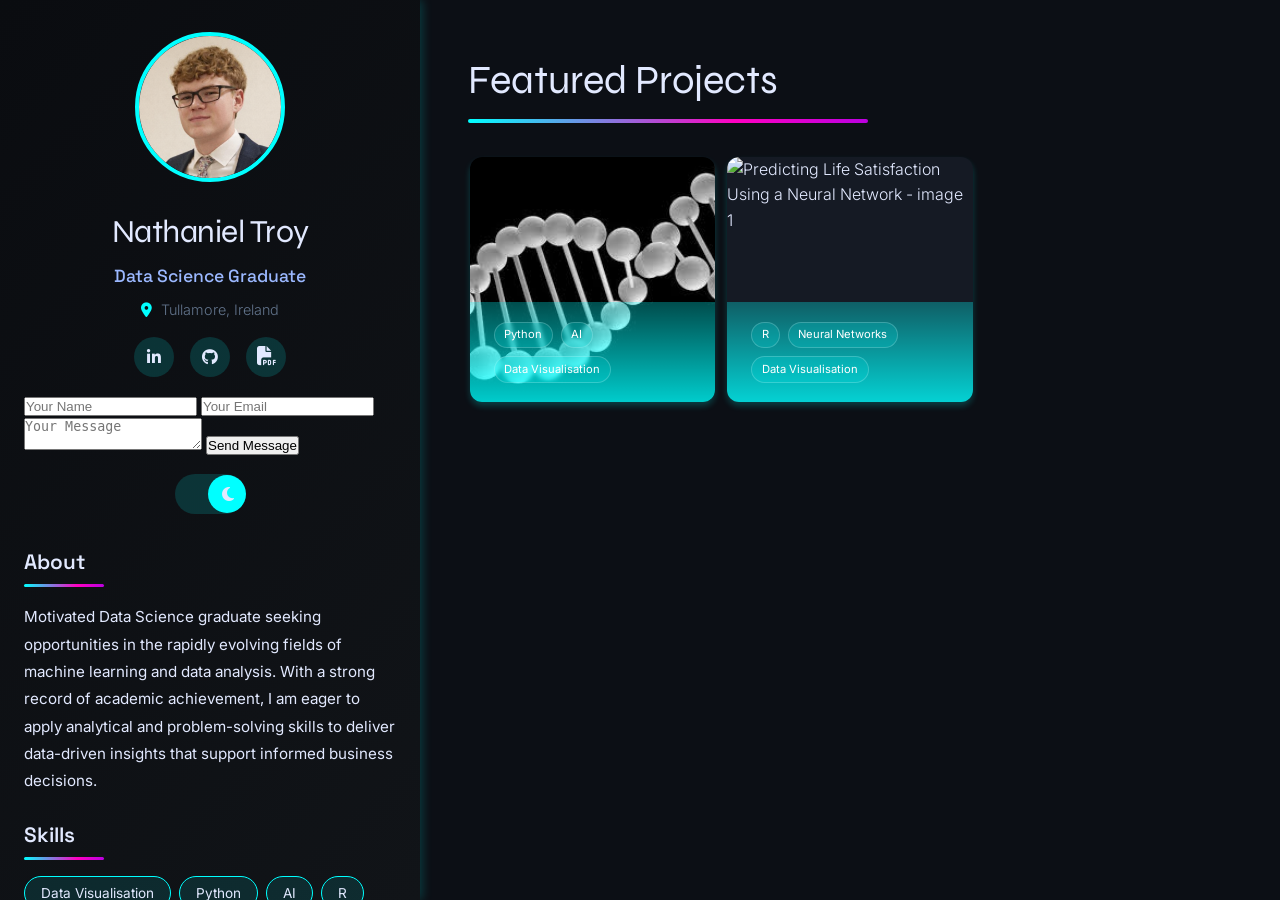
==== index.html @ 4fc474be "Added contact form to protect email address" ====
<!DOCTYPE html>
<html lang="en">
<head>
    <script>
        // Run IMMEDIATELY before page renders
        const savedTheme = localStorage.getItem('theme');
        
        if (savedTheme === 'light') {
            document.documentElement.classList.add('light-theme');
        } else if (savedTheme === 'dark') {
            document.documentElement.classList.add('dark-theme');
        } else {
            // No saved theme - default to DARK
            document.documentElement.classList.add('dark-theme');
            localStorage.setItem('theme', 'dark');
        }
    </script>
    <meta charset="UTF-8">
    <meta name="viewport" content="width=device-width, initial-scale=1.0">
    <title>Nathaniel Troy Portfolio</title>

    <!-- Font Awesome for icons (updated to include all icon sets) -->
    <link rel="stylesheet" href="https://cdnjs.cloudflare.com/ajax/libs/font-awesome/6.5.1/css/all.min.css">
    <link rel="preconnect" href="https://fonts.googleapis.com">
    <link rel="preconnect" href="https://fonts.gstatic.com" crossorigin>
    <link href="https://fonts.googleapis.com/css2?family=Inter:wght@300;400;500;600&family=Space+Grotesk:wght@400;500;600;700&family=Syne:wght@400;500;600;700;800&display=swap" rel="stylesheet">

    <!-- Link to CSS -->
    <link rel="stylesheet" href="css/base.css">
    <link rel="stylesheet" href="css/home.css">
</head>
<body>
    <div class="container">
        <!-- LEFT BANNER SECTION -->
        <aside class="left-banner">

            <!-- Profile Image -->
            <div class="profile-image">
                <img src="images/shared/profile picture.png" alt="Profile Photo" id="profile-img">
            </div>

            <!-- Name and Title -->
            <div class="profile-info">
                <h1 class="name">Nathaniel Troy</h1>
                <h2 class="title">Data Science Graduate</h2>
                <p class="location"><i class="fas fa-map-marker-alt"></i> Tullamore, Ireland</p>
            </div>

            <!-- Social Icons and Theme Toggle -->
            <div class="social-links">
                <a href="https://www.linkedin.com/in/nathaniel-troy-040066289" target="_blank" class="social-icon">
                    <i class="fab fa-linkedin-in"></i>
                </a>
                <a href="https://github.com/nathanieltroy" target="_blank" class="social-icon">
                    <i class="fab fa-github"></i>
                </a>
                <!-- Changed from Twitter to CV icon -->
                <a href="Nathaniel Troy CV.pdf" target="_blank" class="social-icon cv-icon">
                    <i class="fas fa-file-pdf"></i>  <!-- PDF icon for CV -->
                </a>
                <form action="https://formspree.io/f/YOUR_FORM_ID" method="POST">
                    <input type="text" name="name" placeholder="Your Name" required>
                    <input type="email" name="email" placeholder="Your Email" required>
                    <textarea name="message" placeholder="Your Message" required></textarea>
                    <button type="submit">Send Message</button>
                </form>
                <!-- Theme Toggle (moved inside social-links but positioned) -->
                <div class="theme-toggle">
                    <button class="theme-switch" id="theme-switch">
                        <i class="fas fa-sun"></i>
                        <i class="fas fa-moon"></i>
                    </button>
                </div>
            </div>

            <!-- About Section -->
            <div class="about-section">
                <h3>About</h3>
                <p>Motivated Data Science graduate seeking opportunities in the rapidly evolving fields of machine
                    learning and data analysis. With a strong record of academic achievement, I am eager to apply
                    analytical and problem-solving skills to deliver data-driven insights that support informed business
                    decisions.</p>
            </div>

            <!-- Skills Section -->
            <div class="skills-section">
                <h3>Skills</h3>
                <div class="skills-grid" id="skills-grid">
                    <!-- Skills will be populated by JavaScript -->
                </div>
            </div>

            <!-- Timeline Section (homepage only) -->
            <div class="timeline-section">
                <h3>Education & Experience</h3>
                <div class="timeline">
                    <!-- Timeline Item 1 -->
                    <div class="timeline-item">
                        <div class="timeline-left">
                            <span class="timeline-year">2023</span>
                        </div>
                        <div class="timeline-dot"></div>
                        <div class="timeline-right">
                            <div class="timeline-header">
                                <div class="timeline-title-group">
                                    <h4>Job Title</h4>
                                    <span class="timeline-company">Company Name</span>
                                </div>
                                <button class="timeline-toggle">
                                    <i class="fas fa-chevron-down"></i>
                                </button>
                            </div>
                            <div class="timeline-description">
                                <p>Description of your role, responsibilities, and achievements. This can be multiple sentences that describe what you did and accomplished.</p>
                            </div>
                        </div>
                    </div>
                    
                    <!-- Timeline Item 2 -->
                    <div class="timeline-item">
                        <div class="timeline-left">
                            <span class="timeline-year">2022</span>
                        </div>
                        <div class="timeline-dot"></div>
                        <div class="timeline-right">
                            <div class="timeline-header">
                                <div class="timeline-title-group">
                                    <h4>Previous Job Title</h4>
                                    <span class="timeline-company">Previous Company</span>
                                </div>
                                <button class="timeline-toggle">
                                    <i class="fas fa-chevron-down"></i>
                                </button>
                            </div>
                            <div class="timeline-description">
                                <p>Description of your previous role, responsibilities, and achievements.</p>
                            </div>
                        </div>
                    </div>
                </div>
            </div>
        </aside>

        <!-- RIGHT PROJECT TILES SECTION -->
        <main class="right-content">
            <h2 class="projects-heading">Featured Projects</h2>
            <div class="projects-grid" id="projects-grid">
                <!-- Project tiles will be populated by JavaScript -->
            </div>
        </main>
    </div>

    <!-- Link to JavaScript -->
    <script src="js/theme-manager.js"></script>
    <script src="js/projects-data.js"></script>
    <script src="js/main.js"></script>  <!-- Renamed from script.js to main.js for clarity -->

    <!-- Page Transition Script -->
    <script>
        (function() {
            // Check if we're coming from a transition
            if (sessionStorage.getItem('pageTransition') === 'true') {
                document.body.classList.add('page-transition');
                sessionStorage.removeItem('pageTransition');
                
                // Remove transition class after animation completes
                setTimeout(() => {
                    document.body.classList.remove('page-transition');
                }, 500);
            }
            
            // Add transition flag when clicking internal links
            document.addEventListener('click', function(e) {
                const link = e.target.closest('a');
                if (!link) return;
                
                const href = link.getAttribute('href');
                if (!href) return;
                
                // Check if it's an internal link - UPDATED to handle new project URL structure
                if (href.includes('index.html') || 
                    href.includes('project.html') || 
                    href === '/' || 
                    href.startsWith('#')) {
                    
                    // Skip if new tab
                    if (link.target === '_blank') return;
                    
                    // Set transition flag
                    sessionStorage.setItem('pageTransition', 'true');
                }
            });
        })();
    </script>

</body>
</html>
---- css/base.css ----
/* ===== BASE STYLES - Global for all pages ===== */

/* Reset and base styles */
* {
    margin: 0;
    padding: 0;
    box-sizing: border-box;
}

/* Dark theme variables (PRIMARY - default) - Cyberpunk/Sci-Fi */
:root {
    /* Font variables - Modern, geometric, futuristic */
    --font-display: 'Syne', sans-serif;
    --font-heading: 'Space Grotesk', sans-serif;
    --font-body: 'Inter', sans-serif;
    
    /* Dark theme - Cyberpunk/Neon (PRIMARY) */
    --primary-bg: #0a0c10;
    --secondary-bg: #111418;
    --text-primary: #e2e9ff;
    --text-secondary: #9bb8ff;
    --text-muted: #62748c;
    --accent-primary: #00ffff;  /* Cyan neon */
    --accent-secondary: #ff00c1;  /* Magenta neon */
    --accent-tertiary: #7700ff;  /* Purple neon for gradients */
    --accent-soft: rgba(0, 255, 255, 0.15);
    --card-bg: #151a24;
    --body-bg: #0c0f15;
    --border-light: #2a3440;
    --skill-bg: rgba(0, 255, 255, 0.1);
    --theme-toggle-bg: rgba(0, 255, 255, 0.15);
    --overlay-start: rgba(0, 255, 255, 0.8);
    --overlay-end: rgba(0, 255, 255, 0.3);
    --shadow: rgba(0, 255, 255, 0.2);
    --glow: rgba(0, 255, 255, 0.4);
    
    /* Gradient for featured projects line */
    --gradient-multicolor: linear-gradient(90deg, #00ffff, #ff00c1, #7700ff, #00ffff);
}

/* Light theme - Bold & Masculine (Industrial/Urban) */
.light-theme {
    /* Font variables - Same modern fonts */
    --font-display: 'Syne', sans-serif;
    --font-heading: 'Space Grotesk', sans-serif;
    --font-body: 'Inter', sans-serif;
    
    /* Light theme - Industrial Bold */
    --primary-bg: #e8e9eb;  /* Concrete grey */
    --secondary-bg: #d1d3d7;  /* Darker concrete */
    --text-primary: #1a1e24;  /* Charcoal black */
    --text-secondary: #2f3a4a;  /* Deep slate */
    --text-muted: #5c6a7a;  /* Industrial blue-grey */
    --accent-primary: #56817e;  /* Your new accent - Sage/muted teal */
    --accent-secondary: #2c5f2d;  /* Forest green (contrast) */
    --accent-tertiary: #1b5299;  /* Deep steel blue */
    --accent-soft: rgba(86, 129, 126, 0.15);  /* Sage with opacity */
    --card-bg: #ffffff;
    --body-bg: #f0f2f5;  /* Off-white with grey tint */
    --border-light: #b7bcc4;  /* Industrial grey */
    --skill-bg: #d6dadf;  /* Light industrial grey */
    --theme-toggle-bg: #b7bcc4;  /* Industrial grey */
    --overlay-start: rgba(86, 129, 126, 0.85);  /* Your sage start */
    --overlay-end: rgba(27, 82, 153, 0.6);  /* Steel blue end */
    --shadow: rgba(26, 30, 36, 0.25);  /* Charcoal shadow */
    --glow: rgba(86, 129, 126, 0.3);  /* Your sage glow */
    
    /* Gradient for featured projects line - Updated with your new accent */
    --gradient-multicolor: linear-gradient(90deg, #91bbb8, #2c5f2d, #0d2a4e, #91bbb8);
}

body {
    font-family: var(--font-body);
    font-weight: 300;
    line-height: 1.6;
    color: var(--text-primary);
    background-color: var(--body-bg);
    transition: background-color 0.3s ease, color 0.3s ease;
}

.container {
    display: flex;
    min-height: 100vh;
}

/* ===== LEFT BANNER BASE STYLES ===== */
.left-banner {
    width: 420px;
    background: linear-gradient(135deg, var(--primary-bg), var(--secondary-bg));
    color: var(--text-primary);
    padding: 2rem 1.5rem;
    position: fixed;
    height: 100vh;
    overflow-y: auto;
    box-shadow: 2px 0 10px var(--shadow);
    transition: background 0.3s ease;
    font-family: var(--font-body);
    font-weight: 300;
}

/* Scrollbar styling */
.left-banner::-webkit-scrollbar {
    width: 5px;
}

.left-banner::-webkit-scrollbar-track {
    background: var(--secondary-bg);
}

.left-banner::-webkit-scrollbar-thumb {
    background: var(--accent-primary);
    border-radius: 5px;
}

/* ===== THEME TOGGLE BASE STYLES ===== */
.theme-toggle {
    position: relative;
    top: auto;
    right: auto;
    z-index: 10;
}

.theme-switch {
    background: var(--theme-toggle-bg);
    border: none;
    border-radius: 50px;
    width: 70px;
    height: 40px;
    display: flex;
    align-items: center;
    justify-content: space-between;
    padding: 0px;
    cursor: pointer;
    position: relative;
    transition: background 0.3s ease;
}

.theme-switch i {
    font-size: 16px;
    color: var(--text-primary);
    z-index: 2;
    position: relative;
    width: 50%;
    text-align: center;
}

.theme-switch .fa-sun {
    opacity: 1;
}

.theme-switch .fa-moon {
    opacity: 0;
}

.dark-theme .theme-switch .fa-sun {
    opacity: 0;
}

.dark-theme .theme-switch .fa-moon {
    opacity: 1;
}

.theme-switch::after {
    content: '';
    position: absolute;
    width: 38px;
    height: 38px;
    background: var(--accent-primary);
    border-radius: 50%;
    top: 1px;
    left: 1px;
    transition: transform 0.3s ease;
    z-index: 1;
}

.dark-theme .theme-switch::after {
    transform: translateX(32px);
}

/* ===== SOCIAL LINKS BASE STYLES ===== */
.social-links {
    display: flex;
    justify-content: center;
    align-items: center;
    gap: 1rem;
    margin-bottom: 2rem;
    flex-wrap: wrap;
}

.social-icon {
    display: flex;
    align-items: center;
    justify-content: center;
    width: 40px;
    height: 40px;
    background-color: var(--theme-toggle-bg);
    border-radius: 50%;
    color: var(--text-primary);
    text-decoration: none;
    transition: all 0.3s ease;
}

.social-icon:hover {
    background-color: var(--accent-primary);
    transform: translateY(-3px);
}

.social-icon .fa-file-pdf,
.social-icon .fa-file-lines {
    font-size: 1.2rem;
}

/* ===== RIGHT CONTENT BASE STYLES ===== */
.right-content {
    flex: 1;
    margin-left: 420px;
    padding: 3rem;
    background-color: var(--body-bg);
    transition: background-color 0.3s ease;
}

/* ===== ANIMATIONS & UTILITIES ===== */
@keyframes fade {
    from {opacity: 0.4;}
    to {opacity: 1;}
}

@keyframes flipDiagonal {
    0% { transform: rotate3d(1, -1, 0, 0deg); }
    49.99% { transform: rotate3d(1, -1, 0, 90deg); }
    50% { transform: rotate3d(1, -1, 0, 270deg); }
    100% { transform: rotate3d(1, -1, 0, 360deg); }
}

/* White fade effect classes */
.project-tile .slide.fade-to-white {
    filter: brightness(5) blur(2px) hue-rotate(10deg) !important;
}

.project-tile .slide.fade-from-white {
    filter: brightness(1) !important;
}

.fade {
    animation-name: fade;
    animation-duration: 1.5s;
}

/* ===== PAGE TRANSITION EFFECTS ===== */
.page-transition .left-banner {
    transition: width 0.5s ease, background 0.5s ease, box-shadow 0.5s ease;
}

.page-transition .right-content {
    transition: margin-left 0.5s ease, padding 0.5s ease;
}

/* Optional: Add a fade effect to the entire container */
.page-transition .container {
    transition: opacity 0.3s ease;
    opacity: 0.98;
}
---- css/home.css ----
/* ===== HOME PAGE SPECIFIC STYLES ===== */

/* Profile Image (homepage only) */
.profile-image {
    text-align: center;
    margin-bottom: 1rem;  /* REDUCED: from 1.5rem to 1rem */
}

#profile-img {
    width: 150px;
    height: 150px;
    border-radius: 50%;
    border: 4px solid var(--accent-primary);
    object-fit: cover;
    transition: transform 0.3s ease;
}

#profile-img:hover {
    transform: scale(1.05);
}

/* Profile Info (homepage only) */
.profile-info {
    text-align: center;
    margin-bottom: 1rem;  /* REDUCED: from 1.5rem to 1rem */
}

.name {
    font-family: var(--font-display);
    font-size: 2rem;
    font-weight: 400;
    margin-bottom: 0.3rem;
    letter-spacing: -0.5px;
    color: var(--text-primary);
}

.title {
    font-family: var(--font-heading);
    font-size: 1.1rem;
    font-weight: 500;
    color: var(--text-secondary);
    margin-bottom: 0.5rem;
}

.location {
    font-family: var(--font-body);
    font-size: 0.9rem;
    font-weight: 300;
    color: var(--text-muted);
}

.location i {
    margin-right: 5px;
    color: var(--accent-primary);
}

/* About Section (homepage only) */
.about-section {
    margin-bottom: 1.5rem;  /* REDUCED: from 2rem to 1.5rem */
}

.about-section h3 {
    font-family: var(--font-heading);
    font-size: 1.3rem;
    font-weight: 600;
    margin-bottom: 1rem;
    position: relative;
    padding-bottom: 0.5rem;
    color: var(--text-primary);
}

.about-section h3::after {
    content: '';
    position: absolute;
    left: 0;
    bottom: 0;
    width: 80px;  /* INCREASED: from 50px to 80px */
    height: 3px;  /* INCREASED: from 2px to 3px */
    background: var(--gradient-multicolor);  /* CHANGED: to gradient */
    background-size: 200% 100%;
    border-radius: 2px;
    animation: gradientShift 6s ease infinite;  /* ADDED: animation */
}

.about-section p {
    font-family: var(--font-body);
    font-size: 0.95rem;
    font-weight: 400;
    color: var(--text-primary);
    line-height: 1.8;
}

/* Skills Section (homepage only) */
.skills-section {
    margin-bottom: 1.5rem;  /* REDUCED: from 2rem to 1.5rem */
}

.skills-section h3 {
    font-family: var(--font-heading);
    font-size: 1.3rem;
    font-weight: 600;
    margin-bottom: 1rem;
    position: relative;
    padding-bottom: 0.5rem;
    color: var(--text-primary);
}

.skills-section h3::after {
    content: '';
    position: absolute;
    left: 0;
    bottom: 0;
    width: 80px;  /* INCREASED: from 50px to 80px */
    height: 3px;  /* INCREASED: from 2px to 3px */
    background: var(--gradient-multicolor);  /* CHANGED: to gradient */
    background-size: 200% 100%;
    border-radius: 2px;
    animation: gradientShift 6s ease infinite;  /* ADDED: animation */
}

.skills-grid {
    display: flex;
    flex-wrap: wrap;
    gap: 0.5rem;
}

.skill-button {
    font-family: var(--font-body);
    padding: 0.5rem 1rem;
    background-color: var(--skill-bg);
    border: 1px solid var(--accent-primary);
    border-radius: 20px;
    color: var(--text-primary);
    font-size: 0.85rem;
    font-weight: 400;
    cursor: pointer;
    transition: all 0.2s ease;
}

.skill-button:hover {
    background-color: var(--accent-secondary);
    transform: translateY(-2px);
    color: white;
}

.skill-button.active {
    background-color: var(--accent-primary);
    color: white;
    transform: scale(1.05);
    box-shadow: 0 4px 8px var(--shadow);
}

/* Timeline Section (homepage only) */
/* Ensure the timeline section has proper width */
.timeline-section {
    width: 100%;
    margin-bottom: 1.5rem;  /* REDUCED: from 2rem to 1.5rem */
}

.timeline-section h3 {
    font-family: var(--font-heading);
    font-size: 1.3rem;
    font-weight: 600;
    margin-bottom: 1rem;  /* REDUCED: from 1.5rem to 1rem */
    position: relative;
    padding-bottom: 0.5rem;
    color: var(--text-primary);
    padding-left: 0;  /* They already align with banner padding */
    margin-left: 0;
}

.timeline-section h3::after {
    content: '';
    position: absolute;
    left: 0;
    bottom: 0;
    width: 80px;  /* INCREASED: from 50px to 80px */
    height: 3px;  /* INCREASED: from 2px to 3px */
    background: var(--gradient-multicolor);  /* CHANGED: to gradient */
    background-size: 200% 100%;
    border-radius: 2px;
    animation: gradientShift 6s ease infinite;  /* ADDED: animation */
}

/* Make sure the timeline container takes full width */
.timeline {
    position: relative;
    padding-left: 0;
    padding-top: 0.5rem;
    padding-bottom: 0.1rem;
    width: 100%;
}

.timeline-item {
    position: relative;
    margin-bottom: 1.5rem;  /* REDUCED: from 2rem to 1.5rem */
    display: flex;
    align-items: center; 
    min-height: 60px;
    width: 100%;
}

.timeline-left {
    width: 70px;
    text-align: left;  /* CHANGED: from right to left */
    padding-left: 0;    /* ADDED: ensure no left padding */
    padding-right: 15px; /* Keep right padding for spacing from dot */
    display: flex;
    align-items: center;
    justify-content: flex-start;  /* CHANGED: from flex-end to flex-start */
    height: 60px;
    flex-shrink: 0;
}

.timeline-year {
    font-family: var(--font-heading);
    font-size: 1rem;
    font-weight: 600;
    color: var(--text-secondary);
    line-height: 1.2;
    text-align: left;  /* ADDED: ensure text is left-aligned */
}

.timeline::before {
    content: '';
    position: absolute;
    left: 4rem;  /* Match the section title padding */
    top: 10px;
    height: calc(100% - 20px);
    width: 2px;
    background-color: var(--border-light);
    z-index: 0;
}

.timeline-dot {
    position: absolute;
    left: 4rem;  /* Same as line - aligns with section titles */
    top: 50%;
    transform: translateY(-50%);
    width: 12px;
    height: 12px;
    border-radius: 50%;
    background-color: var(--accent-primary);
    border: 2px solid var(--text-primary);
    z-index: 2;
    margin-left: -5px;  /* Center the dot on the line */
}

.timeline-right {
    flex: 1;
    margin-left: 30px;  /* This keeps consistent spacing from dot */
    position: relative;
    min-width: 0;
}

.timeline-header {
    display: flex;
    align-items: center;
    justify-content: space-between;
    min-height: 40px;
    width: 100%;
}

.timeline-title-group {
    display: flex;
    flex-direction: column;  /* Stack vertically */
    align-items: flex-start;  /* Align to the left */
    gap: 0.3rem;  /* Minimal gap between heading and company */
    flex: 1;
}

.timeline-title-group h4 {
    font-family: var(--font-heading);
    font-size: 1.1rem;
    font-weight: 600;
    margin: 0;  /* Remove all margins */
    padding: 0;  /* Remove all padding */
    line-height: 1.2;  /* Tighter line height */
    color: var(--text-primary);
}

.timeline-company {
    font-family: var(--font-body);
    font-size: 0.9rem;  /* Slightly smaller */
    font-style: italic;
    color: var(--text-muted);
    margin: 0;  /* Remove all margins */
    padding: 0;  /* Remove all padding */
    line-height: 1.2;  /* Tighter line height */
}

.timeline-toggle {
    background: none;
    border: none;
    color: var(--accent-primary);
    cursor: pointer;
    width: 30px;
    height: 30px;
    display: flex;
    align-items: center;
    justify-content: center;
    font-size: 1.1rem;
    transition: transform 0.3s ease;
    padding: 0;
}

.timeline-toggle:hover {
    color: var(--accent-secondary);
}

.timeline-toggle.open i {
    transform: rotate(180deg);
}

.timeline-description {
    max-height: 0;
    overflow: hidden;
    margin-top: 0;
    opacity: 0;
    transition: max-height 0.5s ease, margin 0.5s ease, opacity 0.3s ease;
}

.timeline-description.open {
    max-height: 200px;
    margin-top: 1rem;
    opacity: 1;
}

.timeline-description p {
    font-family: var(--font-body);
    font-size: 0.9rem;
    font-weight: 300;
    color: var(--text-secondary);
    margin: 0;
    line-height: 1.6;
}

/* Ensure smooth pushing of subsequent items */
.timeline-item {
    transition: margin 0.5s ease;
}

.timeline-item.has-open-description {
    margin-bottom: 1.5rem;  /* REDUCED: from 2rem to 1.5rem */
}

.timeline-item:last-child {
    margin-bottom: 0.5rem;  /* Controls space after last item (kept the same) */
}

/* Projects Section (homepage only) */
.projects-heading {
    font-family: var(--font-display);
    font-size: 2.5rem;
    font-weight: 400;
    margin-bottom: 2rem;
    color: var(--text-primary);
    position: relative;
    padding-bottom: 0.7rem;
}

.projects-heading::after {
    content: '';
    position: absolute;
    left: 0;
    bottom: 0;
    width: 400px;  /* CHANGED: from 120px to 250px - much longer */
    height: 4px;
    background: var(--gradient-multicolor);
    background-size: 200% 100%;
    border-radius: 2px;
    animation: gradientShift 4s ease infinite;
}

/* Projects Grid */
.projects-grid {
    display: grid;
    grid-template-columns: repeat(3, 1fr);
    gap: 0.8rem;
    padding: 0.1rem;
}

/* Project Tile */
.project-tile {
    position: relative;
    width: 100%;
    height: 100%;
    overflow: hidden;
    border-radius: 12px;
    box-shadow: 0 4px 6px var(--shadow);
    cursor: pointer;
    transition: transform 0.3s ease, box-shadow 0.3s ease;
    background-color: var(--card-bg);
    aspect-ratio: 1 / 1;
}

.project-tile.hidden {
    display: none;
}

.project-tile:hover {
    transform: translateY(-5px);
    box-shadow: 0 8px 15px var(--shadow);
}

/* Slideshow container */
.slideshow-container {
    position: relative;
    width: 100%;
    height: 100%;
    overflow: hidden;
}

.slide {
    position: absolute;
    top: 0;
    left: 0;
    width: 100%;
    height: 100%;
    display: none;
}

.slide img {
    width: 100%;
    height: 100%;
    object-fit: cover;
}

.slide:first-child {
    display: block;
}

/* ===== PROJECT INFO OVERLAY STYLES ===== */
.project-info {
    position: absolute;
    bottom: 0;
    left: 0;
    right: 0;
    padding: 1rem 1.5rem;
    background: linear-gradient(to top, var(--overlay-start), var(--overlay-end));
    color: white;
    transition: transform 0.4s cubic-bezier(0.42, 0, 0.58, 1),
                 height 0.4s cubic-bezier(0.42, 0, 0.58, 1);
    height: var(--base-height, 100px);
    display: flex;
    flex-direction: column;
    justify-content: flex-end;
    z-index: 10;
    pointer-events: none;
    transform: translateY(0);
}

.project-title {
    font-family: var(--font-heading);
    font-size: 1.3rem;
    font-weight: 600;
    margin-bottom: 0.3rem;
    color: white;
    display: -webkit-box;
    -webkit-line-clamp: 2;
    line-clamp: 2; 
    -webkit-box-orient: vertical;
    overflow: hidden;
    text-overflow: ellipsis;
}

.project-skills {
    display: flex;
    gap: 0.5rem;
    flex-wrap: wrap;
    margin-bottom: 0.2rem;
}

.project-description {
    font-family: var(--font-body);
    font-size: 0.85rem;
    font-weight: 400;
    line-height: 1.5;
    max-height: 0;
    opacity: 0;
    overflow: hidden;
    margin: 0;
    color: white;
}

.skill {
    font-family: var(--font-body);
    font-size: 0.7rem;
    font-weight: 400;
    padding: 0.2rem 0.6rem;
    background-color: var(--accent-soft);
    border-radius: 15px;
    color: white;
    backdrop-filter: blur(2px);
    border: 1px solid rgba(255, 255, 255, 0.2);
    display: inline-block;
    transition: background-color 0.2s ease, transform 0.2s ease;
}

.skill.highlight {
    font-weight: 700;
    background-color: var(--accent-primary);
    transform: scale(1.05);
    border: 1px solid rgba(255, 255, 255, 0.4);
    box-shadow: 0 2px 8px var(--accent-primary);
    color: white;
}

/* Hover state for project tiles */
.project-tile:hover .project-info {
    transform: translateY(calc(-1 * var(--height-difference, 0px)));
    height: var(--total-height, auto);
    justify-content: flex-start;
    padding-top: 1.5rem;
}

.project-tile:hover .project-description {
    max-height: 150px;
    opacity: 1;
    margin-top: 0.5rem;
    margin-bottom: 0.5rem;
    transition: opacity 0.3s ease;
}

.project-tile:hover .project-info {
    overflow-y: auto;
}

.project-tile:hover .project-info::-webkit-scrollbar {
    width: 3px;
}

.project-tile:hover .project-info::-webkit-scrollbar-thumb {
    background: rgba(255, 255, 255, 0.3);
    border-radius: 3px;
}

/* Slide animation */
@keyframes slideImageRight {
    0% {
        transform: translateX(0);
    }
    50% {
        transform: translateX(30px);
    }
    100% {
        transform: translateX(0);
    }
}

.project-tile.slide-animation .slide img {
    animation: slideImageRight 0.8s ease-in-out forwards;
}

.project-tile.slide-animation {
    transform: none !important;
    pointer-events: none;
}

.project-tile.slide-animation .project-info {
    transform: translateY(0) !important;
    transition: none !important;
}

/* ===== RESPONSIVE DESIGN ===== */
@media (max-width: 1200px) {
    .projects-grid {
        grid-template-columns: repeat(2, 1fr);
        gap: 4px;
    }
}

@media (max-width: 768px) {
    .right-content {
        margin-left: 0;
        padding: 1rem;
    }
    
    .projects-grid {
        grid-template-columns: 1fr;
        gap: 4px;
    }
    
    .project-tile:hover .project-info {
        height: 140px;
        transform: translateY(-50px);
    }
    
    .project-tile:hover .project-description {
        max-height: 60px;
        font-size: 0.8rem;
    }
}

@keyframes gradientShift {
    0% { background-position: 0% 50%; }
    50% { background-position: 100% 50%; }
    100% { background-position: 0% 50%; }
}
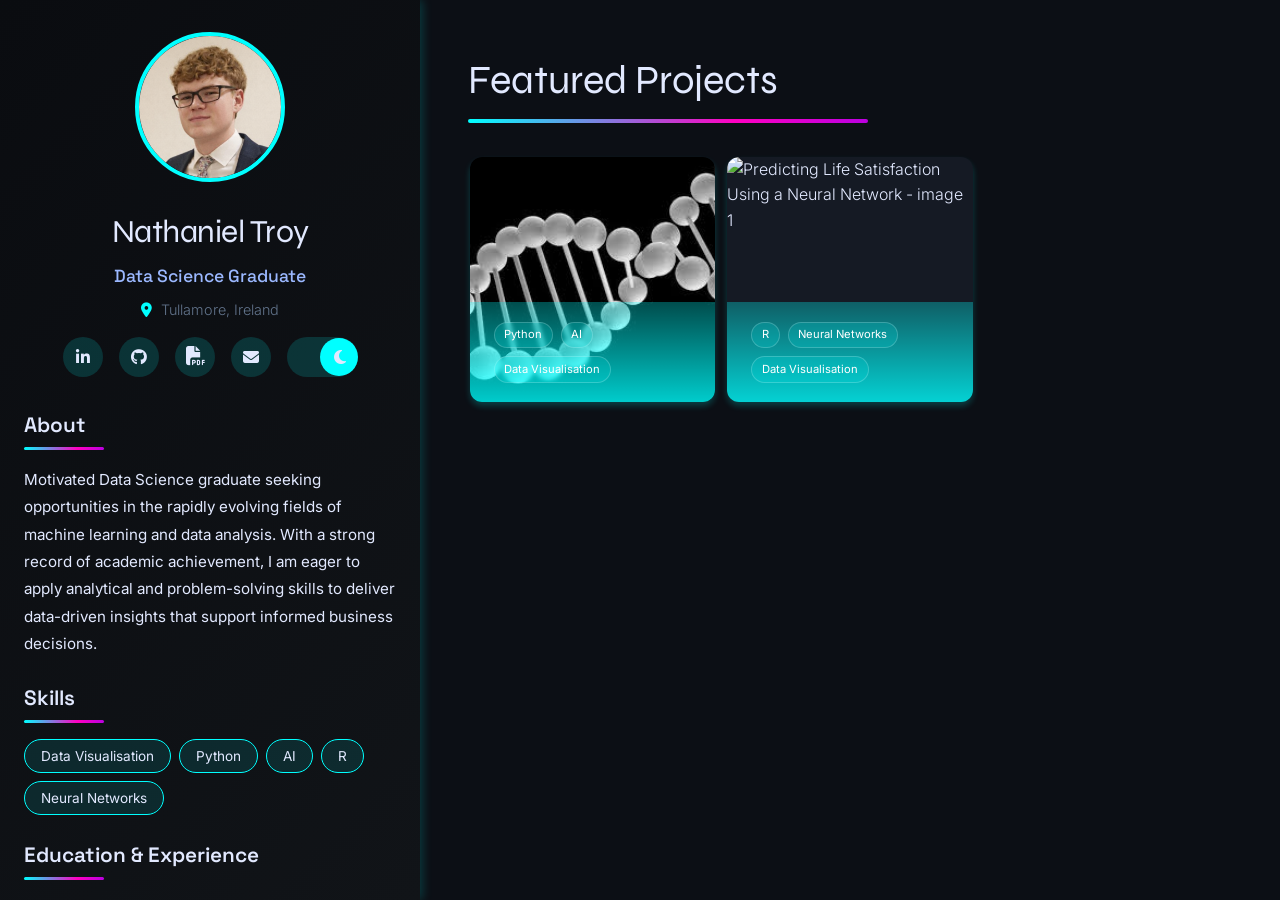
==== commit 78ab4569: "removed contact form" ====
--- a/index.html
+++ b/index.html
@@ -58,12 +58,9 @@
                 <a href="Nathaniel Troy CV.pdf" target="_blank" class="social-icon cv-icon">
                     <i class="fas fa-file-pdf"></i>  <!-- PDF icon for CV -->
                 </a>
-                <form action="https://formspree.io/f/YOUR_FORM_ID" method="POST">
-                    <input type="text" name="name" placeholder="Your Name" required>
-                    <input type="email" name="email" placeholder="Your Email" required>
-                    <textarea name="message" placeholder="Your Message" required></textarea>
-                    <button type="submit">Send Message</button>
-                </form>
+                <a href="mailto:nathanieltroy@protonmail.com" class="social-icon">
+                    <i class="fas fa-envelope"></i>
+                </a>
                 <!-- Theme Toggle (moved inside social-links but positioned) -->
                 <div class="theme-toggle">
                     <button class="theme-switch" id="theme-switch">
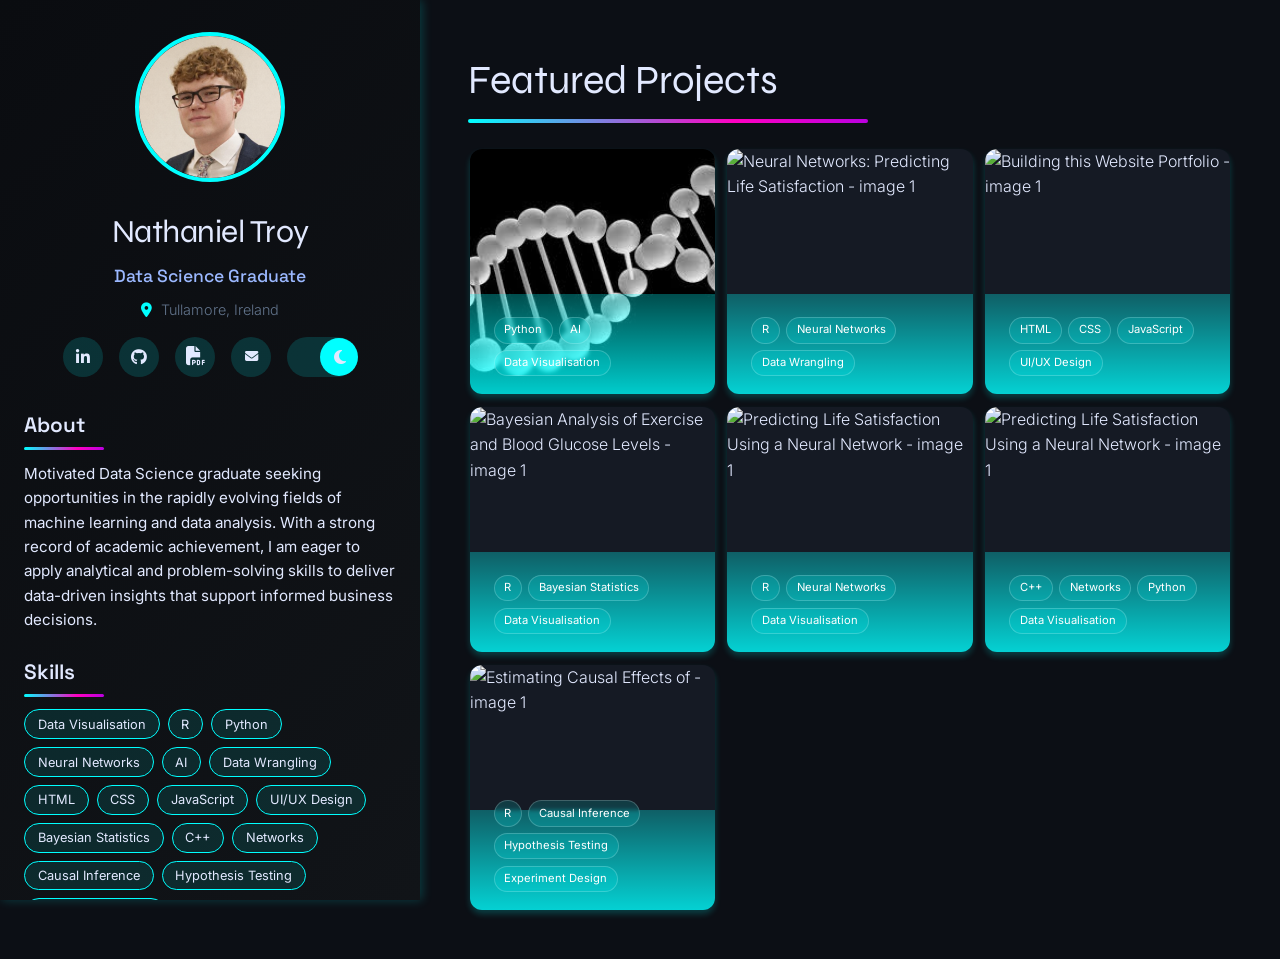
==== commit 986bcc62: "mobile device functionality" ====
--- a/index.html
+++ b/index.html
@@ -58,9 +58,10 @@
                 <a href="Nathaniel Troy CV.pdf" target="_blank" class="social-icon cv-icon">
                     <i class="fas fa-file-pdf"></i>  <!-- PDF icon for CV -->
                 </a>
-                <a href="mailto:nathanieltroy@protonmail.com" class="social-icon">
+                <!-- Email copy button -->
+                <button class="social-icon email-copy-btn" id="email-copy-btn" title="Copy email address">
                     <i class="fas fa-envelope"></i>
-                </a>
+                </button>
                 <!-- Theme Toggle (moved inside social-links but positioned) -->
                 <div class="theme-toggle">
                     <button class="theme-switch" id="theme-switch">
--- a/css/base.css
+++ b/css/base.css
@@ -81,6 +81,8 @@
 .container {
     display: flex;
     min-height: 100vh;
+    width: 100%;
+    overflow-x: hidden; /* Prevent horizontal scroll on mobile */
 }
 
 /* ===== LEFT BANNER BASE STYLES ===== */
@@ -96,6 +98,7 @@
     transition: background 0.3s ease;
     font-family: var(--font-body);
     font-weight: 300;
+    z-index: 100; /* Ensure banner stays above content */
 }
 
 /* Scrollbar styling */
@@ -210,6 +213,50 @@
     font-size: 1.2rem;
 }
 
+/* ===== TOAST NOTIFICATION ===== */
+.toast-notification {
+    position: fixed;
+    bottom: 30px;
+    left: 50%;
+    transform: translateX(-50%) translateY(100px);
+    background: var(--accent-primary);
+    color: white;
+    padding: 10px 24px;
+    border-radius: 50px;
+    font-size: 0.9rem;
+    font-weight: 500;
+    box-shadow: 0 4px 15px var(--shadow);
+    z-index: 9999;
+    opacity: 0;
+    transition: transform 0.3s ease, opacity 0.3s ease;
+    pointer-events: none; /* So clicks pass through to buttons behind */
+    white-space: nowrap;
+    backdrop-filter: blur(5px);
+    border: 1px solid rgba(255, 255, 255, 0.2);
+}
+
+.toast-notification.show {
+    transform: translateX(-50%) translateY(0);
+    opacity: 1;
+}
+
+/* Email copy button styles */
+.email-copy-btn {
+    cursor: pointer;
+    border: none;
+    font-family: inherit;
+    transition: all 0.3s ease;
+    position: relative;
+}
+
+.email-copy-btn:active {
+    transform: scale(0.95);
+}
+
+.email-copy-btn i {
+    pointer-events: none;
+}
+
 /* ===== RIGHT CONTENT BASE STYLES ===== */
 .right-content {
     flex: 1;
@@ -217,6 +264,8 @@
     padding: 3rem;
     background-color: var(--body-bg);
     transition: background-color 0.3s ease;
+    min-width: 0; /* Prevents flex items from overflowing */
+    width: calc(100% - 420px); /* Explicit width calculation */
 }
 
 /* ===== ANIMATIONS & UTILITIES ===== */
@@ -259,4 +308,61 @@
 .page-transition .container {
     transition: opacity 0.3s ease;
     opacity: 0.98;
+}
+
+/* ===== MOBILE OVERRIDES FOR BASE LAYOUT ===== */
+@media (max-width: 768px) {
+    .container {
+        flex-direction: column;
+    }
+    
+    .left-banner {
+        position: relative;
+        width: 100% !important;
+        height: auto !important;
+        min-height: auto !important;
+        padding: 1rem !important;
+        box-shadow: 0 2px 10px var(--shadow);
+    }
+    
+    .right-content {
+        margin-left: 0 !important;
+        width: 100% !important;
+        padding: 1.5rem !important;
+    }
+    
+    /* Toast notification mobile styles */
+    .toast-notification {
+        bottom: 20px;
+        font-size: 0.8rem;
+        padding: 8px 20px;
+    }
+}
+
+/* For portrait mode with bottom banner */
+@media (max-width: 768px) and (orientation: portrait) {
+    .toast-notification {
+        bottom: 90px;  /* Position above the bottom banner */
+    }
+}
+
+/* Small phone adjustments */
+@media (max-width: 480px) {
+    .left-banner {
+        padding: 0.75rem !important;
+    }
+    
+    .right-content {
+        padding: 1rem !important;
+    }
+    
+    .social-links {
+        gap: 0.75rem;
+        margin-bottom: 1rem;
+    }
+    
+    .social-icon {
+        width: 36px;
+        height: 36px;
+    }
 }
--- a/css/home.css
+++ b/css/home.css
@@ -1,14 +1,15 @@
 /* ===== HOME PAGE SPECIFIC STYLES ===== */
+/* ===== MOBILE-FIRST BASE STYLES ===== */
 
 /* Profile Image (homepage only) */
 .profile-image {
     text-align: center;
-    margin-bottom: 1rem;  /* REDUCED: from 1.5rem to 1rem */
+    margin-bottom: 1rem;
 }
 
 #profile-img {
-    width: 150px;
-    height: 150px;
+    width: 120px;
+    height: 120px;
     border-radius: 50%;
     border: 4px solid var(--accent-primary);
     object-fit: cover;
@@ -22,12 +23,12 @@
 /* Profile Info (homepage only) */
 .profile-info {
     text-align: center;
-    margin-bottom: 1rem;  /* REDUCED: from 1.5rem to 1rem */
+    margin-bottom: 1rem;
 }
 
 .name {
     font-family: var(--font-display);
-    font-size: 2rem;
+    font-size: 1.8rem;
     font-weight: 400;
     margin-bottom: 0.3rem;
     letter-spacing: -0.5px;
@@ -36,7 +37,7 @@
 
 .title {
     font-family: var(--font-heading);
-    font-size: 1.1rem;
+    font-size: 1rem;
     font-weight: 500;
     color: var(--text-secondary);
     margin-bottom: 0.5rem;
@@ -44,7 +45,7 @@
 
 .location {
     font-family: var(--font-body);
-    font-size: 0.9rem;
+    font-size: 0.85rem;
     font-weight: 300;
     color: var(--text-muted);
 }
@@ -56,14 +57,14 @@
 
 /* About Section (homepage only) */
 .about-section {
-    margin-bottom: 1.5rem;  /* REDUCED: from 2rem to 1.5rem */
+    margin-bottom: 1.5rem;
 }
 
 .about-section h3 {
     font-family: var(--font-heading);
-    font-size: 1.3rem;
+    font-size: 1.2rem;
     font-weight: 600;
-    margin-bottom: 1rem;
+    margin-bottom: 0.75rem;
     position: relative;
     padding-bottom: 0.5rem;
     color: var(--text-primary);
@@ -74,32 +75,32 @@
     position: absolute;
     left: 0;
     bottom: 0;
-    width: 80px;  /* INCREASED: from 50px to 80px */
-    height: 3px;  /* INCREASED: from 2px to 3px */
-    background: var(--gradient-multicolor);  /* CHANGED: to gradient */
+    width: 60px;
+    height: 3px;
+    background: var(--gradient-multicolor);
     background-size: 200% 100%;
     border-radius: 2px;
-    animation: gradientShift 6s ease infinite;  /* ADDED: animation */
+    animation: gradientShift 6s ease infinite;
 }
 
 .about-section p {
     font-family: var(--font-body);
-    font-size: 0.95rem;
+    font-size: 0.9rem;
     font-weight: 400;
     color: var(--text-primary);
-    line-height: 1.8;
+    line-height: 1.6;
 }
 
 /* Skills Section (homepage only) */
 .skills-section {
-    margin-bottom: 1.5rem;  /* REDUCED: from 2rem to 1.5rem */
+    margin-bottom: 1.5rem;
 }
 
 .skills-section h3 {
     font-family: var(--font-heading);
-    font-size: 1.3rem;
+    font-size: 1.2rem;
     font-weight: 600;
-    margin-bottom: 1rem;
+    margin-bottom: 0.75rem;
     position: relative;
     padding-bottom: 0.5rem;
     color: var(--text-primary);
@@ -110,12 +111,12 @@
     position: absolute;
     left: 0;
     bottom: 0;
-    width: 80px;  /* INCREASED: from 50px to 80px */
-    height: 3px;  /* INCREASED: from 2px to 3px */
-    background: var(--gradient-multicolor);  /* CHANGED: to gradient */
+    width: 60px;
+    height: 3px;
+    background: var(--gradient-multicolor);
     background-size: 200% 100%;
     border-radius: 2px;
-    animation: gradientShift 6s ease infinite;  /* ADDED: animation */
+    animation: gradientShift 6s ease infinite;
 }
 
 .skills-grid {
@@ -126,15 +127,16 @@
 
 .skill-button {
     font-family: var(--font-body);
-    padding: 0.5rem 1rem;
+    padding: 0.4rem 0.8rem;
     background-color: var(--skill-bg);
     border: 1px solid var(--accent-primary);
     border-radius: 20px;
     color: var(--text-primary);
-    font-size: 0.85rem;
+    font-size: 0.8rem;
     font-weight: 400;
     cursor: pointer;
     transition: all 0.2s ease;
+    -webkit-tap-highlight-color: transparent;
 }
 
 .skill-button:hover {
@@ -151,21 +153,20 @@
 }
 
 /* Timeline Section (homepage only) */
-/* Ensure the timeline section has proper width */
 .timeline-section {
     width: 100%;
-    margin-bottom: 1.5rem;  /* REDUCED: from 2rem to 1.5rem */
+    margin-bottom: 1.5rem;
 }
 
 .timeline-section h3 {
     font-family: var(--font-heading);
-    font-size: 1.3rem;
+    font-size: 1.2rem;
     font-weight: 600;
-    margin-bottom: 1rem;  /* REDUCED: from 1.5rem to 1rem */
+    margin-bottom: 1rem;
     position: relative;
     padding-bottom: 0.5rem;
     color: var(--text-primary);
-    padding-left: 0;  /* They already align with banner padding */
+    padding-left: 0;
     margin-left: 0;
 }
 
@@ -174,15 +175,14 @@
     position: absolute;
     left: 0;
     bottom: 0;
-    width: 80px;  /* INCREASED: from 50px to 80px */
-    height: 3px;  /* INCREASED: from 2px to 3px */
-    background: var(--gradient-multicolor);  /* CHANGED: to gradient */
+    width: 60px;
+    height: 3px;
+    background: var(--gradient-multicolor);
     background-size: 200% 100%;
     border-radius: 2px;
-    animation: gradientShift 6s ease infinite;  /* ADDED: animation */
-}
-
-/* Make sure the timeline container takes full width */
+    animation: gradientShift 6s ease infinite;
+}
+
 .timeline {
     position: relative;
     padding-left: 0;
@@ -193,38 +193,38 @@
 
 .timeline-item {
     position: relative;
-    margin-bottom: 1.5rem;  /* REDUCED: from 2rem to 1.5rem */
+    margin-bottom: 1.5rem;
     display: flex;
-    align-items: center; 
+    align-items: flex-start;
     min-height: 60px;
     width: 100%;
 }
 
 .timeline-left {
-    width: 70px;
-    text-align: left;  /* CHANGED: from right to left */
-    padding-left: 0;    /* ADDED: ensure no left padding */
-    padding-right: 15px; /* Keep right padding for spacing from dot */
+    width: 65px;
+    text-align: left;
+    padding-left: 0;
+    padding-right: 10px;
     display: flex;
     align-items: center;
-    justify-content: flex-start;  /* CHANGED: from flex-end to flex-start */
-    height: 60px;
+    justify-content: flex-start;
+    height: auto;
     flex-shrink: 0;
 }
 
 .timeline-year {
     font-family: var(--font-heading);
-    font-size: 1rem;
+    font-size: 0.9rem;
     font-weight: 600;
     color: var(--text-secondary);
     line-height: 1.2;
-    text-align: left;  /* ADDED: ensure text is left-aligned */
+    text-align: left;
 }
 
 .timeline::before {
     content: '';
     position: absolute;
-    left: 4rem;  /* Match the section title padding */
+    left: 3.5rem;
     top: 10px;
     height: calc(100% - 20px);
     width: 2px;
@@ -234,28 +234,28 @@
 
 .timeline-dot {
     position: absolute;
-    left: 4rem;  /* Same as line - aligns with section titles */
-    top: 50%;
-    transform: translateY(-50%);
-    width: 12px;
-    height: 12px;
+    left: 3.5rem;
+    top: 1.2rem;
+    transform: translateY(0);
+    width: 10px;
+    height: 10px;
     border-radius: 50%;
     background-color: var(--accent-primary);
     border: 2px solid var(--text-primary);
     z-index: 2;
-    margin-left: -5px;  /* Center the dot on the line */
+    margin-left: -5px;
 }
 
 .timeline-right {
     flex: 1;
-    margin-left: 30px;  /* This keeps consistent spacing from dot */
+    margin-left: 20px;
     position: relative;
     min-width: 0;
 }
 
 .timeline-header {
     display: flex;
-    align-items: center;
+    align-items: flex-start;
     justify-content: space-between;
     min-height: 40px;
     width: 100%;
@@ -263,30 +263,30 @@
 
 .timeline-title-group {
     display: flex;
-    flex-direction: column;  /* Stack vertically */
-    align-items: flex-start;  /* Align to the left */
-    gap: 0.3rem;  /* Minimal gap between heading and company */
+    flex-direction: column;
+    align-items: flex-start;
+    gap: 0.2rem;
     flex: 1;
 }
 
 .timeline-title-group h4 {
     font-family: var(--font-heading);
-    font-size: 1.1rem;
+    font-size: 1rem;
     font-weight: 600;
-    margin: 0;  /* Remove all margins */
-    padding: 0;  /* Remove all padding */
-    line-height: 1.2;  /* Tighter line height */
+    margin: 0;
+    padding: 0;
+    line-height: 1.2;
     color: var(--text-primary);
 }
 
 .timeline-company {
     font-family: var(--font-body);
-    font-size: 0.9rem;  /* Slightly smaller */
+    font-size: 0.8rem;
     font-style: italic;
     color: var(--text-muted);
-    margin: 0;  /* Remove all margins */
-    padding: 0;  /* Remove all padding */
-    line-height: 1.2;  /* Tighter line height */
+    margin: 0;
+    padding: 0;
+    line-height: 1.2;
 }
 
 .timeline-toggle {
@@ -294,14 +294,15 @@
     border: none;
     color: var(--accent-primary);
     cursor: pointer;
-    width: 30px;
-    height: 30px;
+    width: 28px;
+    height: 28px;
     display: flex;
     align-items: center;
     justify-content: center;
-    font-size: 1.1rem;
+    font-size: 1rem;
     transition: transform 0.3s ease;
     padding: 0;
+    -webkit-tap-highlight-color: transparent;
 }
 
 .timeline-toggle:hover {
@@ -322,17 +323,17 @@
 
 .timeline-description.open {
     max-height: 200px;
-    margin-top: 1rem;
+    margin-top: 0.75rem;
     opacity: 1;
 }
 
 .timeline-description p {
     font-family: var(--font-body);
-    font-size: 0.9rem;
+    font-size: 0.85rem;
     font-weight: 300;
     color: var(--text-secondary);
     margin: 0;
-    line-height: 1.6;
+    line-height: 1.5;
 }
 
 /* Ensure smooth pushing of subsequent items */
@@ -341,19 +342,19 @@
 }
 
 .timeline-item.has-open-description {
-    margin-bottom: 1.5rem;  /* REDUCED: from 2rem to 1.5rem */
+    margin-bottom: 1.5rem;
 }
 
 .timeline-item:last-child {
-    margin-bottom: 0.5rem;  /* Controls space after last item (kept the same) */
+    margin-bottom: 0.5rem;
 }
 
 /* Projects Section (homepage only) */
 .projects-heading {
     font-family: var(--font-display);
-    font-size: 2.5rem;
+    font-size: 2rem;
     font-weight: 400;
-    margin-bottom: 2rem;
+    margin-bottom: 1.5rem;
     color: var(--text-primary);
     position: relative;
     padding-bottom: 0.7rem;
@@ -364,7 +365,7 @@
     position: absolute;
     left: 0;
     bottom: 0;
-    width: 400px;  /* CHANGED: from 120px to 250px - much longer */
+    width: 200px;
     height: 4px;
     background: var(--gradient-multicolor);
     background-size: 200% 100%;
@@ -375,8 +376,8 @@
 /* Projects Grid */
 .projects-grid {
     display: grid;
-    grid-template-columns: repeat(3, 1fr);
-    gap: 0.8rem;
+    grid-template-columns: 1fr;
+    gap: 1rem;
     padding: 0.1rem;
 }
 
@@ -391,7 +392,7 @@
     cursor: pointer;
     transition: transform 0.3s ease, box-shadow 0.3s ease;
     background-color: var(--card-bg);
-    aspect-ratio: 1 / 1;
+    aspect-ratio: 16 / 9;
 }
 
 .project-tile.hidden {
@@ -436,12 +437,11 @@
     bottom: 0;
     left: 0;
     right: 0;
-    padding: 1rem 1.5rem;
+    padding: 0.75rem 1rem;
     background: linear-gradient(to top, var(--overlay-start), var(--overlay-end));
     color: white;
-    transition: transform 0.4s cubic-bezier(0.42, 0, 0.58, 1),
-                 height 0.4s cubic-bezier(0.42, 0, 0.58, 1);
-    height: var(--base-height, 100px);
+    transition: transform 0.3s ease, height 0.3s ease;
+    height: 80px;
     display: flex;
     flex-direction: column;
     justify-content: flex-end;
@@ -452,13 +452,13 @@
 
 .project-title {
     font-family: var(--font-heading);
-    font-size: 1.3rem;
+    font-size: 1.1rem;
     font-weight: 600;
-    margin-bottom: 0.3rem;
+    margin-bottom: 0.2rem;
     color: white;
     display: -webkit-box;
-    -webkit-line-clamp: 2;
-    line-clamp: 2; 
+    -webkit-line-clamp: 1;
+    line-clamp: 1;
     -webkit-box-orient: vertical;
     overflow: hidden;
     text-overflow: ellipsis;
@@ -466,16 +466,16 @@
 
 .project-skills {
     display: flex;
-    gap: 0.5rem;
+    gap: 0.4rem;
     flex-wrap: wrap;
-    margin-bottom: 0.2rem;
+    margin-bottom: 0.1rem;
 }
 
 .project-description {
     font-family: var(--font-body);
-    font-size: 0.85rem;
+    font-size: 0.8rem;
     font-weight: 400;
-    line-height: 1.5;
+    line-height: 1.4;
     max-height: 0;
     opacity: 0;
     overflow: hidden;
@@ -485,9 +485,9 @@
 
 .skill {
     font-family: var(--font-body);
-    font-size: 0.7rem;
+    font-size: 0.65rem;
     font-weight: 400;
-    padding: 0.2rem 0.6rem;
+    padding: 0.15rem 0.5rem;
     background-color: var(--accent-soft);
     border-radius: 15px;
     color: white;
@@ -506,50 +506,49 @@
     color: white;
 }
 
-/* Hover state for project tiles */
-.project-tile:hover .project-info {
-    transform: translateY(calc(-1 * var(--height-difference, 0px)));
-    height: var(--total-height, auto);
+/* Hover state for project tiles - adjusted for touch */
+.project-tile:hover .project-info,
+.project-tile:active .project-info {
+    transform: translateY(-30px);
+    height: auto;
     justify-content: flex-start;
-    padding-top: 1.5rem;
-}
-
-.project-tile:hover .project-description {
-    max-height: 150px;
+    padding-top: 1rem;
+}
+
+.project-tile:hover .project-description,
+.project-tile:active .project-description {
+    max-height: 80px;
     opacity: 1;
-    margin-top: 0.5rem;
-    margin-bottom: 0.5rem;
+    margin-top: 0.3rem;
+    margin-bottom: 0.3rem;
     transition: opacity 0.3s ease;
 }
 
-.project-tile:hover .project-info {
+.project-tile:hover .project-info,
+.project-tile:active .project-info {
     overflow-y: auto;
 }
 
-.project-tile:hover .project-info::-webkit-scrollbar {
+.project-tile:hover .project-info::-webkit-scrollbar,
+.project-tile:active .project-info::-webkit-scrollbar {
     width: 3px;
 }
 
-.project-tile:hover .project-info::-webkit-scrollbar-thumb {
+.project-tile:hover .project-info::-webkit-scrollbar-thumb,
+.project-tile:active .project-info::-webkit-scrollbar-thumb {
     background: rgba(255, 255, 255, 0.3);
     border-radius: 3px;
 }
 
 /* Slide animation */
 @keyframes slideImageRight {
-    0% {
-        transform: translateX(0);
-    }
-    50% {
-        transform: translateX(30px);
-    }
-    100% {
-        transform: translateX(0);
-    }
+    0% { transform: translateX(0); }
+    50% { transform: translateX(20px); }
+    100% { transform: translateX(0); }
 }
 
 .project-tile.slide-animation .slide img {
-    animation: slideImageRight 0.8s ease-in-out forwards;
+    animation: slideImageRight 0.6s ease-in-out forwards;
 }
 
 .project-tile.slide-animation {
@@ -570,12 +569,46 @@
     }
 }
 
+/* Mobile styles (up to 768px) - applies to both portrait and landscape */
 @media (max-width: 768px) {
     .right-content {
         margin-left: 0;
         padding: 1rem;
     }
     
+    /* Reorder left banner sections for mobile */
+    .left-banner {
+        display: flex;
+        flex-direction: column;
+    }
+    
+    /* Move skills below timeline */
+    .skills-section {
+        order: 3;
+    }
+    
+    .timeline-section {
+        order: 2;
+    }
+    
+    .about-section {
+        order: 1;
+    }
+    
+    /* Make projects heading same size as left banner titles */
+    .projects-heading {
+        font-size: 1.3rem !important;
+        font-weight: 600;
+        margin-bottom: 1rem;
+        padding-bottom: 0.5rem;
+        font-family: var(--font-heading);
+    }
+    
+    .projects-heading::after {
+        width: 80px;
+        height: 3px;
+    }
+    
     .projects-grid {
         grid-template-columns: 1fr;
         gap: 4px;
@@ -590,8 +623,151 @@
         max-height: 60px;
         font-size: 0.8rem;
     }
-}
-
+    
+    /* Timeline year positioning for mobile */
+    .timeline-year {
+        font-size: 1rem;
+        position: relative;
+        top: 13px;
+        display: block;
+    }
+
+    .timeline-header {
+        margin-top: 10px;
+    }
+}
+
+/* Portrait mobile styles - only for portrait-specific overrides */
+@media (max-width: 768px) and (orientation: portrait) {
+    /* Add any portrait-specific styles here */
+    /* For example: bottom banner adjustments */
+}
+
+/* Landscape mobile styles - only for landscape-specific overrides */
+@media (max-width: 768px) and (orientation: landscape) {
+    /* Add any landscape-specific styles here if needed */
+    /* Note: Most styles are inherited from the main mobile query above */
+}
+
+/* ===== TABLET AND LARGER STYLES ===== */
+@media (min-width: 768px) {
+    #profile-img {
+        width: 150px;
+        height: 150px;
+    }
+    
+    .name {
+        font-size: 2rem;
+    }
+    
+    .title {
+        font-size: 1.1rem;
+    }
+    
+    .location {
+        font-size: 0.9rem;
+    }
+    
+    .about-section h3,
+    .skills-section h3,
+    .timeline-section h3 {
+        font-size: 1.3rem;
+    }
+    
+    .about-section h3::after,
+    .skills-section h3::after,
+    .timeline-section h3::after {
+        width: 80px;
+    }
+    
+    .about-section p {
+        font-size: 0.95rem;
+    }
+    
+    .timeline-left {
+        width: 70px;
+        padding-right: 15px;
+    }
+    
+    .timeline-year {
+        font-size: 1rem;
+        position: static;
+        top: auto;
+        display: inline-block;
+    }
+    
+    .timeline::before {
+        left: 4rem;
+    }
+    
+    .timeline-dot {
+        left: 4rem;
+        width: 12px;
+        height: 12px;
+    }
+    
+    .timeline-right {
+        margin-left: 30px;
+    }
+    
+    .timeline-title-group h4 {
+        font-size: 1.1rem;
+    }
+    
+    .timeline-company {
+        font-size: 0.9rem;
+    }
+    
+    .projects-heading {
+        font-size: 2.5rem;
+    }
+    
+    .projects-heading::after {
+        width: 400px;
+    }
+    
+    .projects-grid {
+        grid-template-columns: repeat(2, 1fr);
+        gap: 0.8rem;
+    }
+    
+    .project-tile {
+        aspect-ratio: 1 / 1;
+    }
+    
+    .project-info {
+        padding: 1rem 1.5rem;
+        height: 100px;
+    }
+    
+    .project-title {
+        font-size: 1.3rem;
+        -webkit-line-clamp: 2;
+        line-clamp: 2;
+    }
+    
+    .skill {
+        font-size: 0.7rem;
+        padding: 0.2rem 0.6rem;
+    }
+    
+    .project-tile:hover .project-info {
+        transform: translateY(-50px);
+    }
+    
+    .project-tile:hover .project-description {
+        max-height: 150px;
+    }
+}
+
+@media (min-width: 1200px) {
+    .projects-grid {
+        grid-template-columns: repeat(3, 1fr);
+        gap: 0.8rem;
+    }
+}
+
+/* ===== GRADIENT ANIMATION ===== */
 @keyframes gradientShift {
     0% { background-position: 0% 50%; }
     50% { background-position: 100% 50%; }
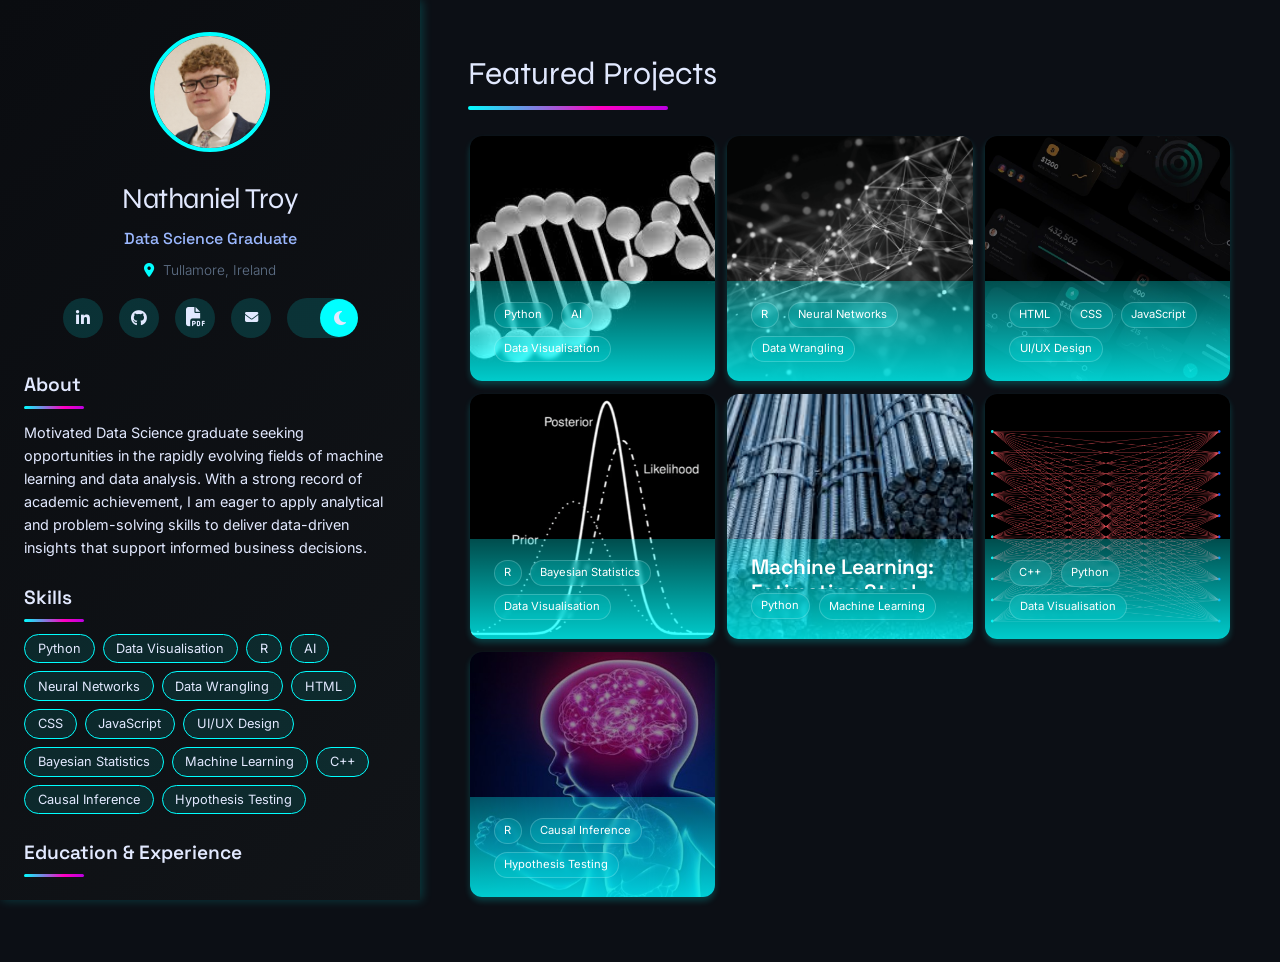
==== commit fa8b3932: "back to top button" ====
--- a/index.html
+++ b/index.html
@@ -145,13 +145,21 @@
             <div class="projects-grid" id="projects-grid">
                 <!-- Project tiles will be populated by JavaScript -->
             </div>
+
+            <!-- Add this container for the button -->
+            <div class="project-navigation-container">
+                <!-- Back to Top Button -->
+                <button class="back-to-top" id="back-to-top-btn">
+                    <i class="fas fa-chevron-up"></i>
+                </button>
+            </div>
         </main>
     </div>
 
     <!-- Link to JavaScript -->
     <script src="js/theme-manager.js"></script>
     <script src="js/projects-data.js"></script>
-    <script src="js/main.js"></script>  <!-- Renamed from script.js to main.js for clarity -->
+    <script src="js/main.js"></script>
 
     <!-- Page Transition Script -->
     <script>
--- a/css/base.css
+++ b/css/base.css
@@ -365,4 +365,5 @@
         width: 36px;
         height: 36px;
     }
+
 }
--- a/css/home.css
+++ b/css/home.css
@@ -1,5 +1,4 @@
 /* ===== HOME PAGE SPECIFIC STYLES ===== */
-/* ===== MOBILE-FIRST BASE STYLES ===== */
 
 /* Profile Image (homepage only) */
 .profile-image {
@@ -20,6 +19,7 @@
     transform: scale(1.05);
 }
 
+
 /* Profile Info (homepage only) */
 .profile-info {
     text-align: center;
@@ -54,6 +54,7 @@
     margin-right: 5px;
     color: var(--accent-primary);
 }
+
 
 /* About Section (homepage only) */
 .about-section {
@@ -90,6 +91,7 @@
     color: var(--text-primary);
     line-height: 1.6;
 }
+
 
 /* Skills Section (homepage only) */
 .skills-section {
@@ -152,6 +154,7 @@
     box-shadow: 0 4px 8px var(--shadow);
 }
 
+
 /* Timeline Section (homepage only) */
 .timeline-section {
     width: 100%;
@@ -340,14 +343,13 @@
 .timeline-item {
     transition: margin 0.5s ease;
 }
-
 .timeline-item.has-open-description {
     margin-bottom: 1.5rem;
 }
-
 .timeline-item:last-child {
     margin-bottom: 0.5rem;
 }
+
 
 /* Projects Section (homepage only) */
 .projects-heading {
@@ -376,8 +378,8 @@
 /* Projects Grid */
 .projects-grid {
     display: grid;
-    grid-template-columns: 1fr;
-    gap: 1rem;
+    grid-template-columns: repeat(3, 1fr);
+    gap: 0.8rem;
     padding: 0.1rem;
 }
 
@@ -392,7 +394,7 @@
     cursor: pointer;
     transition: transform 0.3s ease, box-shadow 0.3s ease;
     background-color: var(--card-bg);
-    aspect-ratio: 16 / 9;
+    aspect-ratio: 1 / 1;
 }
 
 .project-tile.hidden {
@@ -431,70 +433,78 @@
     display: block;
 }
 
-/* ===== PROJECT INFO OVERLAY STYLES ===== */
-.project-info {
+/* Overlay */
+.project-overlay {
     position: absolute;
     bottom: 0;
     left: 0;
     right: 0;
-    padding: 0.75rem 1rem;
     background: linear-gradient(to top, var(--overlay-start), var(--overlay-end));
-    color: white;
-    transition: transform 0.3s ease, height 0.3s ease;
-    height: 80px;
-    display: flex;
-    flex-direction: column;
-    justify-content: flex-end;
     z-index: 10;
     pointer-events: none;
-    transform: translateY(0);
+    overflow: hidden;
+    height: 100px;
+    transition: height 0.15s;
+}
+
+.overlay-content {
+    padding: 1rem 1.5rem;
+    display: flex;
+    flex-direction: column;
+    height: 100%;
 }
 
 .project-title {
     font-family: var(--font-heading);
-    font-size: 1.1rem;
+    font-size: 1.3rem;
     font-weight: 600;
-    margin-bottom: 0.2rem;
+    margin-bottom: 0.3rem;
     color: white;
+    
+    /* Change from single line to multi-line with max 3 lines */
     display: -webkit-box;
-    -webkit-line-clamp: 1;
-    line-clamp: 1;
+    -webkit-line-clamp: 3;
+    line-clamp: 3;
     -webkit-box-orient: vertical;
     overflow: hidden;
     text-overflow: ellipsis;
+    
+    /* Allow title to expand */
+    white-space: normal;
+    
+    /* Ensure it doesn't break layout */
+    max-height: calc(1.3rem * 1.2 * 3); /* font-size * line-height * 3 lines */
+    line-height: 1.2;
 }
 
 .project-skills {
     display: flex;
-    gap: 0.4rem;
+    gap: 0.5rem;
     flex-wrap: wrap;
-    margin-bottom: 0.1rem;
+    margin-bottom: 0.2rem;
 }
 
 .project-description {
     font-family: var(--font-body);
-    font-size: 0.8rem;
+    font-size: 0.85rem;
     font-weight: 400;
-    line-height: 1.4;
-    max-height: 0;
-    opacity: 0;
-    overflow: hidden;
-    margin: 0;
+    line-height: 1.5;
+    margin-top: 0.5rem;
     color: white;
+    display: none;
 }
 
 .skill {
     font-family: var(--font-body);
-    font-size: 0.65rem;
+    font-size: 0.7rem;
     font-weight: 400;
-    padding: 0.15rem 0.5rem;
+    padding: 0.2rem 0.6rem;
     background-color: var(--accent-soft);
     border-radius: 15px;
     color: white;
     backdrop-filter: blur(2px);
     border: 1px solid rgba(255, 255, 255, 0.2);
     display: inline-block;
-    transition: background-color 0.2s ease, transform 0.2s ease;
 }
 
 .skill.highlight {
@@ -506,96 +516,76 @@
     color: white;
 }
 
-/* Hover state for project tiles - adjusted for touch */
-.project-tile:hover .project-info,
-.project-tile:active .project-info {
-    transform: translateY(-30px);
-    height: auto;
-    justify-content: flex-start;
-    padding-top: 1rem;
-}
-
-.project-tile:hover .project-description,
-.project-tile:active .project-description {
-    max-height: 80px;
-    opacity: 1;
-    margin-top: 0.3rem;
-    margin-bottom: 0.3rem;
-    transition: opacity 0.3s ease;
-}
-
-.project-tile:hover .project-info,
-.project-tile:active .project-info {
-    overflow-y: auto;
-}
-
-.project-tile:hover .project-info::-webkit-scrollbar,
-.project-tile:active .project-info::-webkit-scrollbar {
-    width: 3px;
-}
-
-.project-tile:hover .project-info::-webkit-scrollbar-thumb,
-.project-tile:active .project-info::-webkit-scrollbar-thumb {
-    background: rgba(255, 255, 255, 0.3);
-    border-radius: 3px;
-}
-
-/* Slide animation */
-@keyframes slideImageRight {
-    0% { transform: translateX(0); }
-    50% { transform: translateX(20px); }
-    100% { transform: translateX(0); }
-}
-
-.project-tile.slide-animation .slide img {
-    animation: slideImageRight 0.6s ease-in-out forwards;
-}
-
-.project-tile.slide-animation {
-    transform: none !important;
-    pointer-events: none;
-}
-
-.project-tile.slide-animation .project-info {
-    transform: translateY(0) !important;
-    transition: none !important;
-}
-
-/* ===== RESPONSIVE DESIGN ===== */
-@media (max-width: 1200px) {
-    .projects-grid {
-        grid-template-columns: repeat(2, 1fr);
-        gap: 4px;
-    }
-}
-
-/* Mobile styles (up to 768px) - applies to both portrait and landscape */
-@media (max-width: 768px) {
-    .right-content {
-        margin-left: 0;
-        padding: 1rem;
-    }
-    
-    /* Reorder left banner sections for mobile */
+
+/* ===== BACK TO TOP BUTTON ===== */
+.project-navigation-container {
+    display: flex;
+    flex-direction: column;
+    align-items: center;
+    width: 100%;
+    margin-top: 1rem;
+}
+
+.back-to-top {
+    font-family: var(--font-heading);
+    font-size: 1.2rem;
+    font-weight: 500;
+    color: var(--accent-primary);
+    text-decoration: none;
+    display: flex;
+    align-items: center;
+    justify-content: center;
+    padding: 0.6rem;
+    border-radius: 50%;
+    transition: all 0.3s ease;
+    background-color: transparent;
+    border: none;
+    cursor: pointer;
+    box-shadow: none;
+    outline: none;
+    margin: 0 auto;
+    width: fit-content;
+}
+
+.back-to-top:hover,
+.back-to-top:active {
+    color: var(--accent-secondary);
+    transform: translateY(-3px);
+}
+
+.back-to-top i {
+    font-size: 1.5rem;
+    transition: transform 0.3s ease;
+}
+
+.back-to-top:hover i {
+    transform: translateY(-3px);
+}
+
+
+/* ===== GRADIENT ANIMATION ===== */
+@keyframes gradientShift {
+    0% { background-position: 0% 50%; }
+    50% { background-position: 100% 50%; }
+    100% { background-position: 0% 50%; }
+}
+
+
+/* ===== RESPONSIVE BREAKPOINTS ===== */
+
+/* Tablet and Mobile Shared Styles (under 1200px) */
+@media (max-width: 1199px) {
+    /* Left banner reordering */
     .left-banner {
         display: flex;
         flex-direction: column;
     }
     
-    /* Move skills below timeline */
-    .skills-section {
-        order: 3;
-    }
-    
-    .timeline-section {
-        order: 2;
-    }
-    
-    .about-section {
-        order: 1;
-    }
-    
-    /* Make projects heading same size as left banner titles */
+    .skills-section { order: 3; }
+    .timeline-section { order: 2; }
+    .about-section { order: 1; }
+    
+    /* Typography */
     .projects-heading {
         font-size: 1.3rem !important;
         font-weight: 600;
@@ -609,22 +599,45 @@
         height: 3px;
     }
     
+    /* Project tiles */
+    .project-tile {
+        aspect-ratio: 16 / 9 !important;
+    }
+    
+    /* Timeline adjustments */
+    .timeline-dot {
+        left: 4rem;
+    }
+    
+    .timeline::before {
+        left: 4rem;
+    }
+}
+
+/* Tablet (769px - 1199px) */
+@media (min-width: 769px) and (max-width: 1199px) {
+    .projects-grid {
+        grid-template-columns: repeat(2, 1fr);
+        gap: 0.8rem;
+    }
+    
+    .timeline-dot {
+        left: 4.05rem;
+    }
+}
+
+/* Mobile (up to 768px) */
+@media (max-width: 768px) {
+    .right-content {
+        margin-left: 0;
+        padding: 1rem;
+    }
+    
     .projects-grid {
         grid-template-columns: 1fr;
         gap: 4px;
     }
     
-    .project-tile:hover .project-info {
-        height: 140px;
-        transform: translateY(-50px);
-    }
-    
-    .project-tile:hover .project-description {
-        max-height: 60px;
-        font-size: 0.8rem;
-    }
-    
-    /* Timeline year positioning for mobile */
     .timeline-year {
         font-size: 1rem;
         position: relative;
@@ -635,141 +648,72 @@
     .timeline-header {
         margin-top: 10px;
     }
-}
-
-/* Portrait mobile styles - only for portrait-specific overrides */
-@media (max-width: 768px) and (orientation: portrait) {
-    /* Add any portrait-specific styles here */
-    /* For example: bottom banner adjustments */
-}
-
-/* Landscape mobile styles - only for landscape-specific overrides */
-@media (max-width: 768px) and (orientation: landscape) {
-    /* Add any landscape-specific styles here if needed */
-    /* Note: Most styles are inherited from the main mobile query above */
-}
-
-/* ===== TABLET AND LARGER STYLES ===== */
-@media (min-width: 768px) {
-    #profile-img {
-        width: 150px;
-        height: 150px;
-    }
-    
-    .name {
-        font-size: 2rem;
-    }
-    
-    .title {
-        font-size: 1.1rem;
-    }
-    
-    .location {
-        font-size: 0.9rem;
-    }
-    
-    .about-section h3,
-    .skills-section h3,
-    .timeline-section h3 {
-        font-size: 1.3rem;
-    }
-    
-    .about-section h3::after,
-    .skills-section h3::after,
-    .timeline-section h3::after {
-        width: 80px;
-    }
-    
-    .about-section p {
-        font-size: 0.95rem;
-    }
-    
-    .timeline-left {
-        width: 70px;
-        padding-right: 15px;
-    }
-    
-    .timeline-year {
-        font-size: 1rem;
-        position: static;
-        top: auto;
-        display: inline-block;
-    }
-    
-    .timeline::before {
-        left: 4rem;
-    }
-    
-    .timeline-dot {
-        left: 4rem;
-        width: 12px;
-        height: 12px;
-    }
-    
-    .timeline-right {
-        margin-left: 30px;
-    }
-    
-    .timeline-title-group h4 {
-        font-size: 1.1rem;
-    }
-    
-    .timeline-company {
-        font-size: 0.9rem;
-    }
-    
-    .projects-heading {
-        font-size: 2.5rem;
-    }
-    
-    .projects-heading::after {
-        width: 400px;
-    }
-    
-    .projects-grid {
-        grid-template-columns: repeat(2, 1fr);
-        gap: 0.8rem;
-    }
-    
-    .project-tile {
-        aspect-ratio: 1 / 1;
-    }
-    
-    .project-info {
-        padding: 1rem 1.5rem;
-        height: 100px;
-    }
-    
-    .project-title {
-        font-size: 1.3rem;
-        -webkit-line-clamp: 2;
-        line-clamp: 2;
-    }
-    
-    .skill {
-        font-size: 0.7rem;
-        padding: 0.2rem 0.6rem;
-    }
-    
-    .project-tile:hover .project-info {
-        transform: translateY(-50px);
-    }
-    
-    .project-tile:hover .project-description {
-        max-height: 150px;
-    }
-}
-
+    
+    /* Portrait specific */
+    @media (orientation: portrait) {
+        .timeline-section {
+            margin-bottom: 0.5rem !important;
+        }
+
+        .timeline-dot {
+            left: 3.55rem;
+        }
+
+        .theme-switch {
+            width: 64px !important;
+            height: 36px !important;
+            
+            &::after {
+                width: 32px !important;
+                height: 32px !important;
+            }
+            
+            i {
+                font-size: 0.95rem !important;
+            }
+        }
+        
+        .dark-theme .theme-switch::after {
+            transform: translateX(30px) !important;
+        }
+    }
+    
+    /* Landscape specific */
+    @media (orientation: landscape) {
+        .timeline-dot {
+            left: 4.05rem;
+        }
+    }
+}
+
+/* Desktop (1200px and up) */
 @media (min-width: 1200px) {
     .projects-grid {
         grid-template-columns: repeat(3, 1fr);
         gap: 0.8rem;
     }
-}
-
-/* ===== GRADIENT ANIMATION ===== */
-@keyframes gradientShift {
-    0% { background-position: 0% 50%; }
-    50% { background-position: 100% 50%; }
-    100% { background-position: 0% 50%; }
+
+    .back-to-top {
+        display: none !important;
+    }
+}
+
+/* ===== BACK TO TOP BUTTON - RESPONSIVE ===== */
+.project-navigation-container {
+    display: flex;
+    flex-direction: column;
+    align-items: center;
+    width: 100%;
+}
+
+.back-to-top {
+    margin: 0.5rem auto;
+    
+    @media (max-width: 768px) and (orientation: portrait) {
+        margin: 0.5rem auto 0.5rem auto;
+    }
+    
+    @media (max-width: 1199px) and (orientation: landscape) {
+        margin: 0.5rem auto 1.5rem auto;
+    }
 }
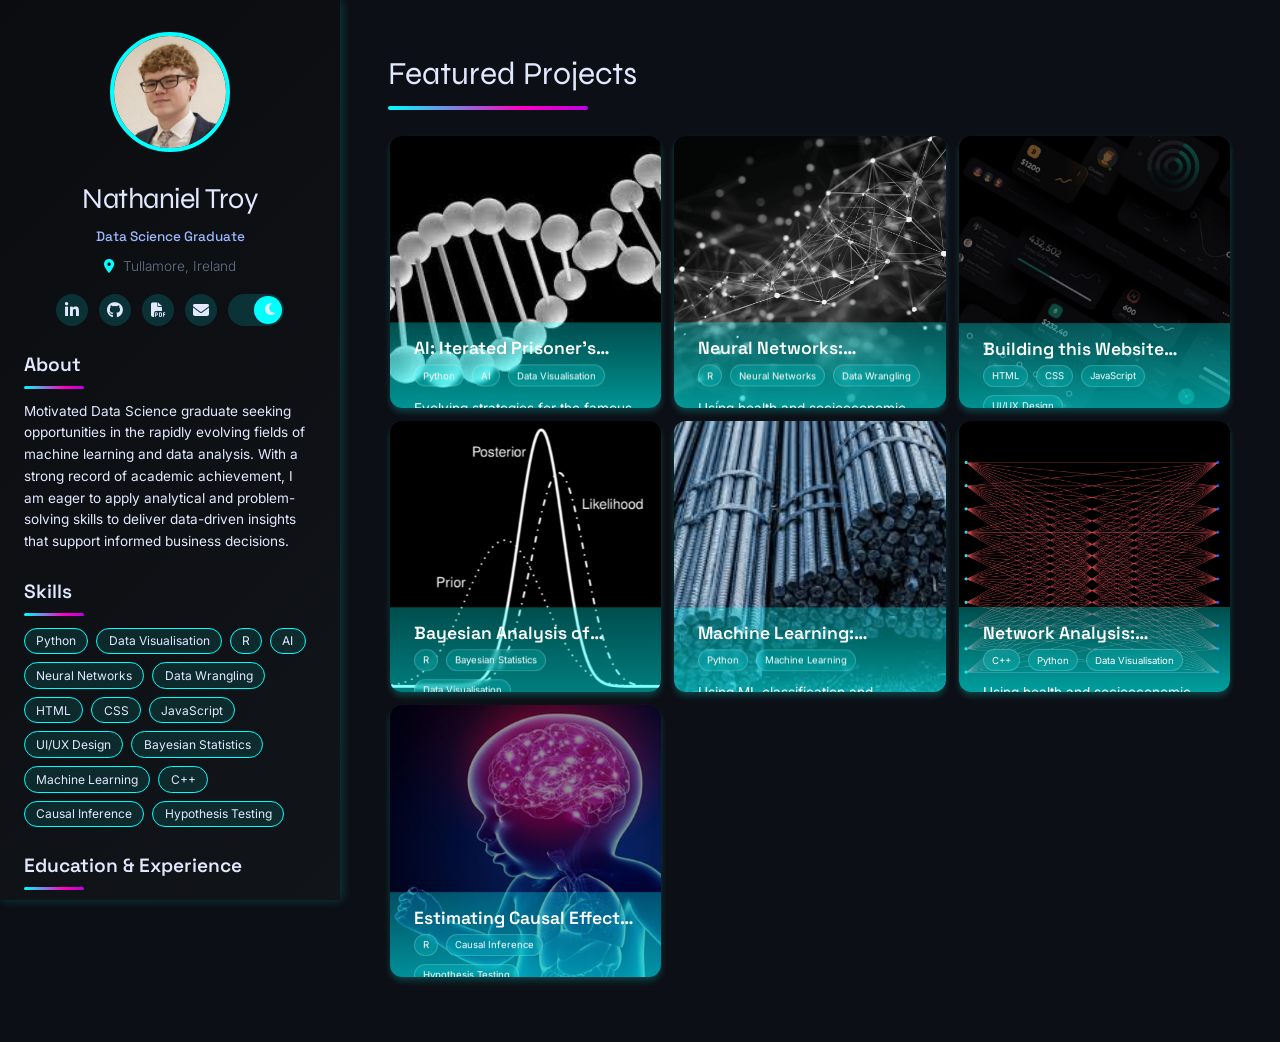
==== commit 95236844: "Media Query Fixes" ====
--- a/index.html
+++ b/index.html
@@ -73,7 +73,7 @@
 
             <!-- About Section -->
             <div class="about-section">
-                <h3>About</h3>
+                <h3 class="section-header">About</h3>
                 <p>Motivated Data Science graduate seeking opportunities in the rapidly evolving fields of machine
                     learning and data analysis. With a strong record of academic achievement, I am eager to apply
                     analytical and problem-solving skills to deliver data-driven insights that support informed business
@@ -82,7 +82,7 @@
 
             <!-- Skills Section -->
             <div class="skills-section">
-                <h3>Skills</h3>
+                <h3 class="section-header">Skills</h3>
                 <div class="skills-grid" id="skills-grid">
                     <!-- Skills will be populated by JavaScript -->
                 </div>
@@ -90,7 +90,7 @@
 
             <!-- Timeline Section (homepage only) -->
             <div class="timeline-section">
-                <h3>Education & Experience</h3>
+                <h3 class="section-header">Education & Experience</h3>
                 <div class="timeline">
                     <!-- Timeline Item 1 -->
                     <div class="timeline-item">
@@ -141,7 +141,7 @@
 
         <!-- RIGHT PROJECT TILES SECTION -->
         <main class="right-content">
-            <h2 class="projects-heading">Featured Projects</h2>
+            <h2 class="section-header-lg">Featured Projects</h2>
             <div class="projects-grid" id="projects-grid">
                 <!-- Project tiles will be populated by JavaScript -->
             </div>
--- a/css/base.css
+++ b/css/base.css
@@ -69,6 +69,53 @@
     --gradient-multicolor: linear-gradient(90deg, #91bbb8, #2c5f2d, #0d2a4e, #91bbb8);
 }
 
+/* ===== REUSABLE SECTION HEADERS ===== */
+.section-header {
+    font-family: var(--font-heading);
+    font-size: 1.2rem;
+    font-weight: 600;
+    margin-bottom: 0.75rem;
+    position: relative;
+    padding-bottom: 0.5rem;
+    color: var(--text-primary);
+}
+
+.section-header::after {
+    content: '';
+    position: absolute;
+    left: 0;
+    bottom: 0;
+    width: 60px;
+    height: 3px;
+    background: var(--gradient-multicolor);
+    background-size: 200% 100%;
+    border-radius: 2px;
+    animation: gradientShift 8s ease infinite;
+}
+
+.section-header-lg {
+    font-family: var(--font-display);
+    font-size: 2rem;
+    font-weight: 400;
+    margin-bottom: 1.5rem;
+    color: var(--text-primary);
+    position: relative;
+    padding-bottom: 0.7rem;
+}
+
+.section-header-lg::after {
+    content: '';
+    position: absolute;
+    left: 0;
+    bottom: 0;
+    width: 200px;
+    height: 4px;
+    background: var(--gradient-multicolor);
+    background-size: 200% 100%;
+    border-radius: 2px;
+    animation: gradientShift 8s ease infinite;
+}
+
 body {
     font-family: var(--font-body);
     font-weight: 300;
@@ -101,9 +148,9 @@
     z-index: 100; /* Ensure banner stays above content */
 }
 
-/* Scrollbar styling */
+/* Scrollbar styling - ORIGINAL version (no landscape modifications) */
 .left-banner::-webkit-scrollbar {
-    width: 5px;
+    width: 5px;  /* Back to original 5px */
 }
 
 .left-banner::-webkit-scrollbar-track {
@@ -274,6 +321,12 @@
     to {opacity: 1;}
 }
 
+@keyframes gradientShift {
+    0% { background-position: 0% 50%; }
+    50% { background-position: 100% 50%; }
+    100% { background-position: 0% 50%; }
+}
+
 @keyframes flipDiagonal {
     0% { transform: rotate3d(1, -1, 0, 0deg); }
     49.99% { transform: rotate3d(1, -1, 0, 90deg); }
@@ -281,6 +334,13 @@
     100% { transform: rotate3d(1, -1, 0, 360deg); }
 }
 
+@keyframes flipHorizontal {
+    0% { transform: rotateX(0deg); }
+    49.99% { transform: rotateX(90deg); }
+    50% { transform: rotateX(270deg); }
+    100% { transform: rotateX(360deg); }
+}
+
 /* White fade effect classes */
 .project-tile .slide.fade-to-white {
     filter: brightness(5) blur(2px) hue-rotate(10deg) !important;
@@ -310,8 +370,13 @@
     opacity: 0.98;
 }
 
-/* ===== MOBILE OVERRIDES FOR BASE LAYOUT ===== */
-@media (max-width: 768px) {
+/* ===== RESPONSIVE BASE LAYOUT ===== */
+/* Following same orientation-first pattern as homepage */
+
+/* PORTRAIT MODE - Vertical layouts */
+@media (orientation: portrait) {
+    
+    /* Container becomes column on all portrait devices */
     .container {
         flex-direction: column;
     }
@@ -321,49 +386,143 @@
         width: 100% !important;
         height: auto !important;
         min-height: auto !important;
-        padding: 1rem !important;
         box-shadow: 0 2px 10px var(--shadow);
     }
     
     .right-content {
         margin-left: 0 !important;
         width: 100% !important;
-        padding: 1.5rem !important;
-    }
-    
-    /* Toast notification mobile styles */
+    }
+    
+    /* Toast notification - base portrait positioning */
     .toast-notification {
         bottom: 20px;
         font-size: 0.8rem;
         padding: 8px 20px;
     }
-}
-
-/* For portrait mode with bottom banner */
-@media (max-width: 768px) and (orientation: portrait) {
-    .toast-notification {
-        bottom: 90px;  /* Position above the bottom banner */
-    }
-}
-
-/* Small phone adjustments */
-@media (max-width: 480px) {
-    .left-banner {
-        padding: 0.75rem !important;
-    }
-    
-    .right-content {
-        padding: 1rem !important;
-    }
-    
-    .social-links {
-        gap: 0.75rem;
-        margin-bottom: 1rem;
-    }
-    
-    .social-icon {
-        width: 36px;
-        height: 36px;
-    }
-
+    
+    /* Portrait phones (narrow) */
+    @media (max-width: 600px) {
+        .left-banner {
+            padding: 0.75rem !important;
+        }
+        
+        .right-content {
+            padding: 1rem !important;
+        }
+        
+        .social-links {
+            gap: 0.75rem;
+            margin-bottom: 1rem;
+        }
+        
+        .social-icon {
+            width: 36px;
+            height: 36px;
+        }
+    }
+    
+    /* Portrait tablets (wider) */
+    @media (min-width: 601px) {
+        .left-banner {
+            padding: 1rem !important;
+        }
+        
+        .right-content {
+            padding: 1.5rem !important;
+        }
+        
+        .social-links {
+            gap: 1rem;
+            margin-bottom: 2rem;
+        }
+        
+        .social-icon {
+            width: 40px;
+            height: 40px;
+        }
+    }
+    
+    /* Portrait mode with bottom banner - specific toast adjustment */
+    @media (max-width: 768px) and (orientation: portrait) {
+        .toast-notification {
+            bottom: 90px;  /* Position above bottom banner */
+        }
+    }
+}
+
+/* LANDSCAPE MODE - Horizontal layouts */
+@media (orientation: landscape) {
+    
+    /* Container stays row on landscape (unless small) */
+    .container {
+        flex-direction: row;  /* Default for landscape */
+    }
+    
+    /* Landscape phones (limited height) */
+    @media (max-width: 900px) {
+        .container {
+            flex-direction: column;  /* Stack on small landscape phones */
+        }
+        
+        .left-banner {
+            position: relative;
+            width: 100% !important;
+            height: auto !important;
+            min-height: auto !important;
+            padding: 0.75rem !important;
+            box-shadow: 0 2px 10px var(--shadow);
+        }
+        
+        .right-content {
+            margin-left: 0 !important;
+            width: 100% !important;
+            padding: 1rem !important;
+        }
+        
+        .social-links {
+            gap: 0.75rem;
+            margin-bottom: 1rem;
+        }
+        
+        .social-icon {
+            width: 36px;
+            height: 36px;
+        }
+        
+        .toast-notification {
+            bottom: 20px;
+            font-size: 0.8rem;
+            padding: 8px 20px;
+        }
+    }
+    
+    /* Landscape tablets & desktop */
+    @media (min-width: 901px) {
+        /* Keep default desktop layout */
+        .left-banner {
+            width: 420px;
+            padding: 2rem 1.5rem;
+        }
+        
+        .right-content {
+            margin-left: 420px;
+            padding: 3rem;
+        }
+        
+        .social-links {
+            gap: 1rem;
+            margin-bottom: 2rem;
+        }
+        
+        .social-icon {
+            width: 40px;
+            height: 40px;
+        }
+    }
+}
+
+/* Desktop (1200px and up) - Additional overrides if needed */
+@media (min-width: 1200px) {
+    /* Any desktop-specific styles */
 }
--- a/css/home.css
+++ b/css/home.css
@@ -61,29 +61,6 @@
     margin-bottom: 1.5rem;
 }
 
-.about-section h3 {
-    font-family: var(--font-heading);
-    font-size: 1.2rem;
-    font-weight: 600;
-    margin-bottom: 0.75rem;
-    position: relative;
-    padding-bottom: 0.5rem;
-    color: var(--text-primary);
-}
-
-.about-section h3::after {
-    content: '';
-    position: absolute;
-    left: 0;
-    bottom: 0;
-    width: 60px;
-    height: 3px;
-    background: var(--gradient-multicolor);
-    background-size: 200% 100%;
-    border-radius: 2px;
-    animation: gradientShift 6s ease infinite;
-}
-
 .about-section p {
     font-family: var(--font-body);
     font-size: 0.9rem;
@@ -96,29 +73,6 @@
 /* Skills Section (homepage only) */
 .skills-section {
     margin-bottom: 1.5rem;
-}
-
-.skills-section h3 {
-    font-family: var(--font-heading);
-    font-size: 1.2rem;
-    font-weight: 600;
-    margin-bottom: 0.75rem;
-    position: relative;
-    padding-bottom: 0.5rem;
-    color: var(--text-primary);
-}
-
-.skills-section h3::after {
-    content: '';
-    position: absolute;
-    left: 0;
-    bottom: 0;
-    width: 60px;
-    height: 3px;
-    background: var(--gradient-multicolor);
-    background-size: 200% 100%;
-    border-radius: 2px;
-    animation: gradientShift 6s ease infinite;
 }
 
 .skills-grid {
@@ -159,31 +113,6 @@
 .timeline-section {
     width: 100%;
     margin-bottom: 1.5rem;
-}
-
-.timeline-section h3 {
-    font-family: var(--font-heading);
-    font-size: 1.2rem;
-    font-weight: 600;
-    margin-bottom: 1rem;
-    position: relative;
-    padding-bottom: 0.5rem;
-    color: var(--text-primary);
-    padding-left: 0;
-    margin-left: 0;
-}
-
-.timeline-section h3::after {
-    content: '';
-    position: absolute;
-    left: 0;
-    bottom: 0;
-    width: 60px;
-    height: 3px;
-    background: var(--gradient-multicolor);
-    background-size: 200% 100%;
-    border-radius: 2px;
-    animation: gradientShift 6s ease infinite;
 }
 
 .timeline {
@@ -383,6 +312,57 @@
     padding: 0.1rem;
 }
 
+/* Slideshow container */
+.slideshow-container {
+    position: relative;
+    width: 100%;
+    height: 100%;
+    overflow: hidden;
+}
+
+.slide {
+    position: absolute;
+    top: 0;
+    left: 0;
+    width: 100%;
+    height: 100%;
+    display: none;
+}
+
+.slide img {
+    width: 100%;
+    height: 100%;
+    object-fit: cover;
+}
+
+.slide:first-child {
+    display: block;
+}
+
+/* Project Tile - Skill Section */
+.skill {
+    font-family: var(--font-body);
+    font-size: 0.7rem;
+    font-weight: 400;
+    padding: 0.2rem 0.6rem;
+    background-color: var(--accent-soft);
+    border-radius: 15px;
+    color: white;
+    backdrop-filter: blur(2px);
+    border: 1px solid rgba(255, 255, 255, 0.2);
+    display: inline-block;
+}
+
+.skill.highlight {
+    font-weight: 700;
+    background-color: var(--accent-primary);
+    transform: scale(1.05);
+    border: 1px solid rgba(255, 255, 255, 0.4);
+    box-shadow: 0 2px 8px var(--accent-primary);
+    color: white;
+}
+
+
 /* Project Tile */
 .project-tile {
     position: relative;
@@ -406,33 +386,6 @@
     box-shadow: 0 8px 15px var(--shadow);
 }
 
-/* Slideshow container */
-.slideshow-container {
-    position: relative;
-    width: 100%;
-    height: 100%;
-    overflow: hidden;
-}
-
-.slide {
-    position: absolute;
-    top: 0;
-    left: 0;
-    width: 100%;
-    height: 100%;
-    display: none;
-}
-
-.slide img {
-    width: 100%;
-    height: 100%;
-    object-fit: cover;
-}
-
-.slide:first-child {
-    display: block;
-}
-
 /* Overlay */
 .project-overlay {
     position: absolute;
@@ -442,16 +395,16 @@
     background: linear-gradient(to top, var(--overlay-start), var(--overlay-end));
     z-index: 10;
     pointer-events: none;
-    overflow: hidden;
-    height: 100px;
-    transition: height 0.15s;
+    /* Instead of fixed height, use transform to move the entire content group */
+    height: auto;
+    transform: translateY(calc(100% - 85px)); /* Shows only title + skills */
+    transition: transform 0.15s ease-out; /* Quick sliding motion */
 }
 
 .overlay-content {
     padding: 1rem 1.5rem;
     display: flex;
     flex-direction: column;
-    height: 100%;
 }
 
 .project-title {
@@ -460,21 +413,24 @@
     font-weight: 600;
     margin-bottom: 0.3rem;
     color: white;
-    
-    /* Change from single line to multi-line with max 3 lines */
     display: -webkit-box;
-    -webkit-line-clamp: 3;
-    line-clamp: 3;
+    -webkit-line-clamp: 1; /* Changed from 3 to 1 - only one line when collapsed */
+    line-clamp: 1;
     -webkit-box-orient: vertical;
     overflow: hidden;
     text-overflow: ellipsis;
-    
-    /* Allow title to expand */
     white-space: normal;
-    
-    /* Ensure it doesn't break layout */
-    max-height: calc(1.3rem * 1.2 * 3); /* font-size * line-height * 3 lines */
     line-height: 1.2;
+    /* Remove max-height constraint */
+}
+
+.project-tile.expanded .project-title {
+    -webkit-line-clamp: unset;
+    line-clamp: unset;
+}
+
+.project-tile.expanded .project-overlay {
+    transform: translateY(0);
 }
 
 .project-skills {
@@ -490,29 +446,6 @@
     font-weight: 400;
     line-height: 1.5;
     margin-top: 0.5rem;
-    color: white;
-    display: none;
-}
-
-.skill {
-    font-family: var(--font-body);
-    font-size: 0.7rem;
-    font-weight: 400;
-    padding: 0.2rem 0.6rem;
-    background-color: var(--accent-soft);
-    border-radius: 15px;
-    color: white;
-    backdrop-filter: blur(2px);
-    border: 1px solid rgba(255, 255, 255, 0.2);
-    display: inline-block;
-}
-
-.skill.highlight {
-    font-weight: 700;
-    background-color: var(--accent-primary);
-    transform: scale(1.05);
-    border: 1px solid rgba(255, 255, 255, 0.4);
-    box-shadow: 0 2px 8px var(--accent-primary);
     color: white;
 }
 
@@ -563,125 +496,427 @@
 }
 
 
-/* ===== GRADIENT ANIMATION ===== */
-@keyframes gradientShift {
-    0% { background-position: 0% 50%; }
-    50% { background-position: 100% 50%; }
-    100% { background-position: 0% 50%; }
-}
-
-
 /* ===== RESPONSIVE BREAKPOINTS ===== */
-
-/* Tablet and Mobile Shared Styles (under 1200px) */
-@media (max-width: 1199px) {
-    /* Left banner reordering */
+/* PORTRAIT MODE - Vertical layouts */
+@media (orientation: portrait) {
+    
+    /* ===== BASE PORTRAIT STYLES (applies to all portrait devices) ===== */
     .left-banner {
         display: flex;
         flex-direction: column;
-    }
-    
+        box-shadow: none !important;
+        background: var(--body-bg) !important;  /* Match right section */
+    }
+    
+    .right-content {
+        box-shadow: none !important;
+    }
+    
+    .container {
+        box-shadow: none !important;
+    }
+    
+    /* Section ordering - consistent for all portrait */
+    .about-section { order: 1; }
+    .timeline-section { order: 2; }
     .skills-section { order: 3; }
-    .timeline-section { order: 2; }
-    .about-section { order: 1; }
-    
-    /* Typography */
-    .projects-heading {
-        font-size: 1.3rem !important;
+    
+    /* Profile image - padding from top for all portrait */
+    .profile-image {
+        margin-top: 1rem;  /* Add space between top of screen and profile image */
+    }
+    
+    /* Header styles - consistent for all portrait */
+    .section-header {
+        font-size: 1.2rem;
+    }
+    
+    .section-header-lg {
+        font-size: 1.2rem !important;
         font-weight: 600;
-        margin-bottom: 1rem;
+        margin-bottom: 0.75rem;
         padding-bottom: 0.5rem;
         font-family: var(--font-heading);
     }
     
-    .projects-heading::after {
-        width: 80px;
+    .section-header-lg::after {
+        width: 60px;
         height: 3px;
     }
     
-    /* Project tiles */
-    .project-tile {
-        aspect-ratio: 16 / 9 !important;
-    }
-    
-    /* Timeline adjustments */
-    .timeline-dot {
-        left: 4rem;
-    }
-    
-    .timeline::before {
-        left: 4rem;
-    }
-}
-
-/* Tablet (769px - 1199px) */
-@media (min-width: 769px) and (max-width: 1199px) {
-    .projects-grid {
-        grid-template-columns: repeat(2, 1fr);
-        gap: 0.8rem;
-    }
-    
-    .timeline-dot {
-        left: 4.05rem;
-    }
-}
-
-/* Mobile (up to 768px) */
-@media (max-width: 768px) {
-    .right-content {
-        margin-left: 0;
-        padding: 1rem;
-    }
-    
-    .projects-grid {
-        grid-template-columns: 1fr;
-        gap: 4px;
-    }
-    
-    .timeline-year {
-        font-size: 1rem;
-        position: relative;
-        top: 13px;
-        display: block;
-    }
-
-    .timeline-header {
-        margin-top: 10px;
-    }
-    
-    /* Portrait specific */
-    @media (orientation: portrait) {
-        .timeline-section {
-            margin-bottom: 0.5rem !important;
-        }
-
-        .timeline-dot {
-            left: 3.55rem;
-        }
-
+    /* ===== PORTRAIT PHONES (narrow) ===== */
+    @media (max-width: 600px) {
+        
+        /* Timeline */
+        .timeline-dot { 
+            left: 3.55rem; 
+        }
+        
+        .timeline-year { 
+            top: 13px; 
+            font-size: 1rem;
+        }
+        
+        /* Projects */
+        .projects-grid { 
+            grid-template-columns: 1fr; 
+        }
+        
+        /* Theme Toggle */
         .theme-switch {
-            width: 64px !important;
-            height: 36px !important;
-            
-            &::after {
-                width: 32px !important;
-                height: 32px !important;
-            }
-            
-            i {
-                font-size: 0.95rem !important;
-            }
+            width: 64px;
+            height: 36px;
+        }
+        
+        .theme-switch::after {
+            width: 32px !important;
+            height: 32px !important;
+            top: 2px;
+            left: 2px;
         }
         
         .dark-theme .theme-switch::after {
-            transform: translateX(30px) !important;
-        }
-    }
-    
-    /* Landscape specific */
-    @media (orientation: landscape) {
-        .timeline-dot {
-            left: 4.05rem;
+            transform: translateX(28px) !important;
+        }
+        
+        .theme-switch i {
+            font-size: 0.95rem !important;
+            line-height: 36px;
+            position: relative;
+            top: -1px;
+        }
+        
+        .dark-theme .theme-switch .fa-moon {
+            position: relative;
+            top: 0px;
+            left: -2px;
+        }
+        
+        /* Social Icons */
+        .social-links {
+            gap: 0.7rem;
+            margin-bottom: 1.5rem;
+        }
+        
+        .social-icon {
+            width: 36px;
+            height: 36px;
+            display: flex;
+            align-items: center;
+            justify-content: center;
+        }
+        
+        .social-icon .fa-file-pdf,
+        .social-icon .fa-file-lines,
+        .social-icon[href*="cv"] i,
+        .social-icon[href*="resume"] i {
+            font-size: 1rem;
+        }
+        
+        .social-icon .fa-envelope {
+            font-size: 1.1rem;
+        }
+        
+        .social-icon .fa-github,
+        .social-icon .fa-linkedin {
+            font-size: 1.2rem;
+        }
+        
+        /* Back to Top */
+        .back-to-top {
+            margin: 0.5rem auto;
+        }
+    }
+    
+    /* ===== PORTRAIT TABLETS (wider) ===== */
+    @media (min-width: 601px) {
+        
+        /* Left/Right padding consistency */
+        .left-banner {
+            padding: 1rem;
+        }
+        
+        .right-content {
+            padding: 1rem !important;
+        }
+        
+        /* Left Banner Skills */
+        .skill-button {
+            padding: 0.25rem 0.6rem;
+            font-size: 0.75rem;
+            border-radius: 16px;
+        }
+        
+        /* Timeline */
+        .timeline-dot { 
+            left: 4rem; 
+        }
+        
+        /* Project Tiles - Overlay */
+        .project-tile .overlay-content {
+            padding: 0.6rem 1rem;
+        }
+        
+        .project-title {
+            font-size: 1.1rem;
+            margin-bottom: 0.2rem;
+        }
+        
+        .project-skills {
+            gap: 0.3rem;
+        }
+        
+        .project-skills .skill {
+            font-size: 0.6rem;
+            padding: 0.1rem 0.4rem;
+        }
+        
+        /* Projects Grid */
+        .projects-grid { 
+            grid-template-columns: repeat(2, 1fr);
+            gap: 0.3rem;
+        }
+    }
+}
+
+/* LANDSCAPE MODE - Horizontal layouts */
+@media (orientation: landscape) {
+    
+    .left-banner {
+        display: flex;
+        flex-direction: column;
+    }
+    
+    /* Landscape phones (limited height) */
+    @media (max-width: 900px) {
+        
+        /* ===== LAYOUT & ORDER ===== */
+        .about-section { order: 1; }
+        .timeline-section { order: 2; }
+        .skills-section { order: 3; }
+        
+        .left-banner {
+            padding: 1rem;
+            box-shadow: none !important;
+            background: var(--body-bg) !important;  /* Match right section background */
+        }
+        
+        .right-content {
+            box-shadow: none !important;
+        }
+        
+        .container {
+            box-shadow: none !important;
+        }
+        
+        /* ===== TYPOGRAPHY ===== */
+        .section-header {
+            font-size: 1.3rem !important;
+        }
+        
+        .section-header-lg {
+            font-size: 1.3rem !important;
+            font-weight: 600;
+            margin-bottom: 1rem;
+            padding-bottom: 0.5rem;
+            font-family: var(--font-heading);
+        }
+        
+        .section-header-lg::after {
+            width: 100px;
+            height: 3px;
+        }
+        
+        .about-section p,
+        .timeline-description p,
+        .skill-button,
+        .location,
+        .title {
+            font-size: 0.95rem !important;
+        }
+        
+        /* ===== TIMELINE ===== */
+        .timeline-dot { 
+            left: 4.05rem; 
+        }
+        
+        .timeline-year {
+            top: 5px;
+            font-size: 1rem;
+        }
+        
+        .timeline-company {
+            font-size: 0.9rem;
+        }
+        
+        .timeline-title-group h4 {
+            font-size: 1.1rem;
+        }
+        
+        /* ===== PROJECTS GRID ===== */
+        .projects-grid { 
+            grid-template-columns: repeat(2, 1fr);
+            gap: 0.4rem;
+        }
+        
+        .project-tile {
+            aspect-ratio: 1/1;
+        }
+        
+        /* ===== THEME TOGGLE ===== */
+        .theme-switch {
+            width: 64px;
+            height: 36px;
+        }
+        
+        .theme-switch::after {
+            width: 32px !important;
+            height: 32px !important;
+            top: 2px;
+            left: 2px;
+        }
+        
+        .dark-theme .theme-switch::after {
+            transform: translateX(28px) !important;
+        }
+        
+        .theme-switch i {
+            font-size: 1rem !important;
+        }
+        
+        /* ===== SOCIAL ICONS ===== */
+        .social-icon {
+            width: 36px;
+            height: 36px;
+        }
+        
+        /* CV/PDF icon - smaller */
+        .social-icon .fa-file-pdf,
+        .social-icon .fa-file-lines,
+        .social-icon[href*="cv"] i,
+        .social-icon[href*="resume"] i {
+            font-size: 1rem;
+        }
+        
+        /* Social media icons - keep original size */
+        .social-icon .fa-github,
+        .social-icon .fa-linkedin,
+        .social-icon .fa-twitter,
+        .social-icon .fa-envelope {
+            font-size: 1.2rem;
+        }
+        
+        /* ===== BACK TO TOP ===== */
+        .back-to-top {
+            margin: 0.5rem auto 1.5rem auto;
+        }
+    }
+    
+    /* Landscape tablets & desktop (plenty of room) */
+    @media (min-width: 901px) {
+        
+        /* ===== LEFT BANNER - NARROWER ===== */
+        .left-banner {
+            width: 340px;  /* Reduced from 420px */
+        }
+        
+        .right-content {
+            margin-left: 340px;  /* Match new banner width */
+            width: calc(100% - 340px);
+        }
+        
+        /* ===== TYPOGRAPHY - SLIGHTLY SMALLER TEXT ===== */
+        /* Description text */
+        .about-section p,
+        .timeline-description p,
+        .skill-button,
+        .location,
+        .title {
+            font-size: 0.85rem;  /* Reduced from 0.9rem */
+        }
+        
+        /* Timeline specific */
+        .timeline-year {
+            font-size: 0.85rem;  /* Reduced from 0.9rem */
+        }
+        
+        .timeline-company {
+            font-size: 0.75rem;  /* Reduced from 0.8rem */
+        }
+        
+        .timeline-title-group h4 {
+            font-size: 0.95rem;  /* Reduced from 1rem */
+        }
+        
+        /* ===== LEFT BANNER SKILL BUTTONS ===== */
+        .skill-button {
+            padding: 0.3rem 0.7rem;  /* Reduced from 0.4rem 0.8rem */
+            font-size: 0.75rem;  /* Smaller than description text */
+        }
+        
+        /* ===== SOCIAL MEDIA BUTTONS ===== */
+        .social-links {
+            gap: 0.7rem;  /* Reduced from 1rem */
+            margin-bottom: 1.5rem;  /* Slightly reduced */
+        }
+        
+        .social-icon {
+            width: 32px;  /* Reduced from 40px */
+            height: 32px; /* Reduced from 40px */
+        }
+        
+        /* Social media icons */
+        .social-icon i {
+            font-size: 1rem;  /* Reduced from 1.2rem */
+        }
+        
+        /* CV/PDF icon - slightly smaller to match */
+        .social-icon .fa-file-pdf,
+        .social-icon .fa-file-lines {
+            font-size: 0.9rem;  /* Slightly smaller than other icons */
+        }
+        
+        /* ===== THEME TOGGLE ===== */
+        .theme-switch {
+            width: 56px;  /* Reduced from 70px */
+            height: 32px; /* Reduced from 40px */
+        }
+        
+        .theme-switch::after {
+            width: 28px;  /* Reduced from 38px */
+            height: 28px; /* Reduced from 38px */
+            top: 2px;
+            left: 2px;
+        }
+        
+        .dark-theme .theme-switch::after {
+            transform: translateX(24px);  /* 56px - 28px - 4px padding */
+        }
+        
+        .theme-switch i {
+            font-size: 0.85rem;  /* Reduced from 1rem */
+        }
+        
+        /* ===== PROJECT TITLES - SMALLER ===== */
+        .project-title {
+            font-size: 1.1rem;  /* Reduced from 1.3rem */
+        }
+        
+        /* ===== PROJECT SKILLS - SMALLER ===== */
+        .project-skills .skill {
+            font-size: 0.6rem;  /* Reduced from 0.7rem */
+            padding: 0.15rem 0.5rem;  /* Slightly smaller padding */
+        }
+        
+        /* ===== PROJECT TILES - REDUCED GAP ===== */
+        .projects-grid { 
+            grid-template-columns: repeat(2, 1fr);
+            gap: 0.5rem;  /* Reduced from 0.8rem */
+        }
+        
+        /* ===== BACK TO TOP ===== */
+        .back-to-top { 
+            display: none; 
         }
     }
 }
@@ -696,24 +931,4 @@
     .back-to-top {
         display: none !important;
     }
-}
-
-/* ===== BACK TO TOP BUTTON - RESPONSIVE ===== */
-.project-navigation-container {
-    display: flex;
-    flex-direction: column;
-    align-items: center;
-    width: 100%;
-}
-
-.back-to-top {
-    margin: 0.5rem auto;
-    
-    @media (max-width: 768px) and (orientation: portrait) {
-        margin: 0.5rem auto 0.5rem auto;
-    }
-    
-    @media (max-width: 1199px) and (orientation: landscape) {
-        margin: 0.5rem auto 1.5rem auto;
-    }
 }
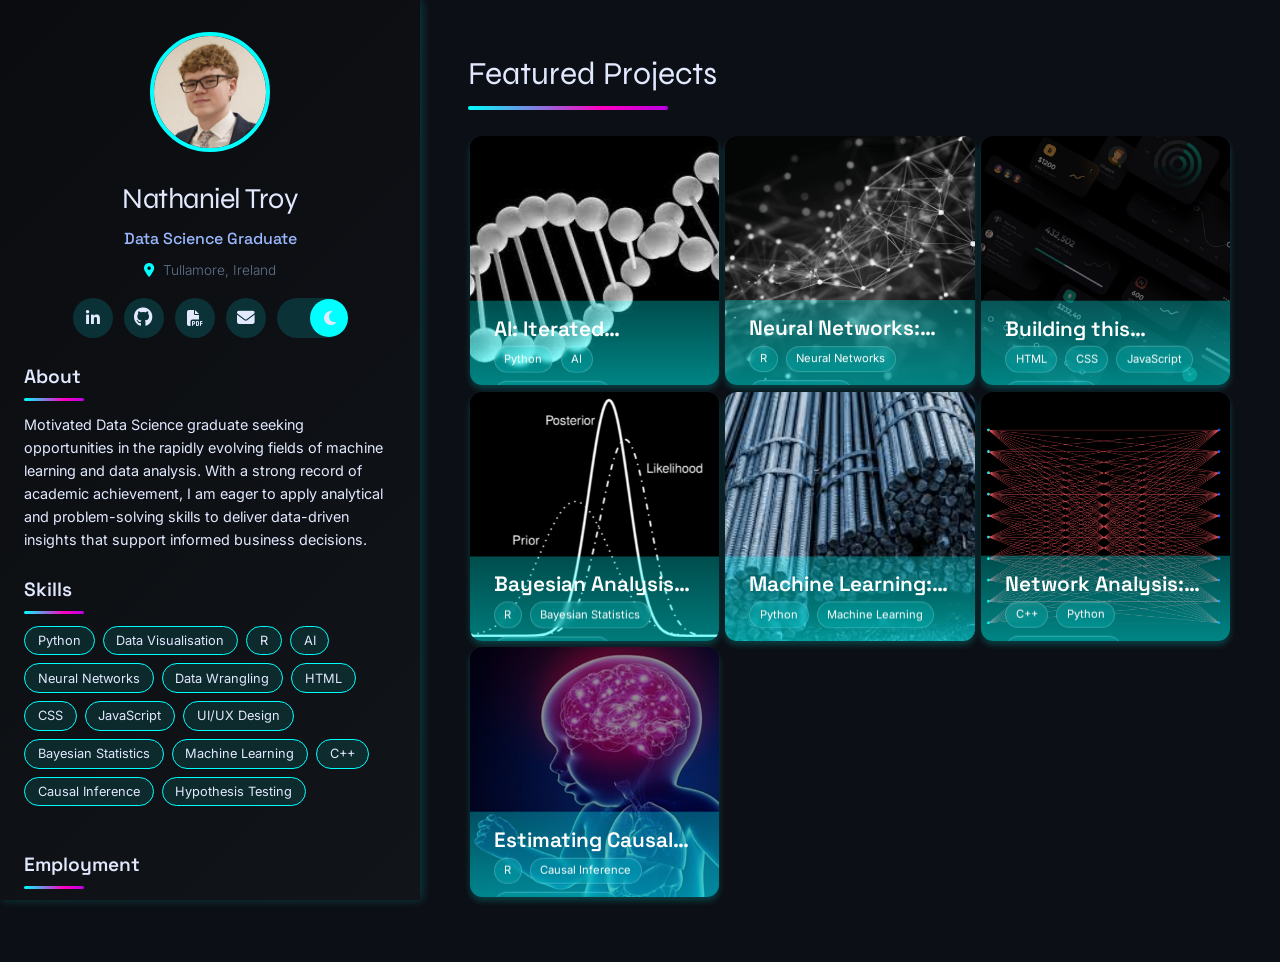
==== commit 3622107b: "timeline base" ====
--- a/index.html
+++ b/index.html
@@ -19,7 +19,7 @@
     <meta name="viewport" content="width=device-width, initial-scale=1.0">
     <title>Nathaniel Troy Portfolio</title>
 
-    <!-- Font Awesome for icons (updated to include all icon sets) -->
+    <!-- Font Awesome for icons -->
     <link rel="stylesheet" href="https://cdnjs.cloudflare.com/ajax/libs/font-awesome/6.5.1/css/all.min.css">
     <link rel="preconnect" href="https://fonts.googleapis.com">
     <link rel="preconnect" href="https://fonts.gstatic.com" crossorigin>
@@ -54,15 +54,12 @@
                 <a href="https://github.com/nathanieltroy" target="_blank" class="social-icon">
                     <i class="fab fa-github"></i>
                 </a>
-                <!-- Changed from Twitter to CV icon -->
                 <a href="Nathaniel Troy CV.pdf" target="_blank" class="social-icon cv-icon">
-                    <i class="fas fa-file-pdf"></i>  <!-- PDF icon for CV -->
+                    <i class="fas fa-file-pdf"></i>
                 </a>
-                <!-- Email copy button -->
                 <button class="social-icon email-copy-btn" id="email-copy-btn" title="Copy email address">
                     <i class="fas fa-envelope"></i>
                 </button>
-                <!-- Theme Toggle (moved inside social-links but positioned) -->
                 <div class="theme-toggle">
                     <button class="theme-switch" id="theme-switch">
                         <i class="fas fa-sun"></i>
@@ -88,55 +85,111 @@
                 </div>
             </div>
 
-            <!-- Timeline Section (homepage only) -->
+            <!-- Timeline Section - Restructured -->
             <div class="timeline-section">
-                <h3 class="section-header">Education & Experience</h3>
-                <div class="timeline">
-                    <!-- Timeline Item 1 -->
-                    <div class="timeline-item">
-                        <div class="timeline-left">
+                <h3 class="section-header">Employment</h3>
+                
+                <div class="timeline-container">
+                    <!-- 2024 Group -->
+                    <div class="timeline-year-group">
+                        <div class="timeline-item" data-year="2024" data-month="03">
+                            <div class="timeline-row">
+                                <span class="timeline-month">March</span>
+                                <div class="timeline-circle"></div>
+                                <span class="timeline-title">Senior Developer</span>
+                                <button class="timeline-toggle">
+                                    <i class="fas fa-chevron-down"></i>
+                                </button>
+                            </div>
+                            <div class="timeline-company">Acme Inc.</div>
+                            <div class="timeline-description">
+                                <p>Led development of core products, managed team of 5 developers, implemented agile methodologies.</p>
+                            </div>
+                        </div>
+
+                        <div class="timeline-item" data-year="2024" data-month="02">
+                            <div class="timeline-row">
+                                <span class="timeline-month">February</span>
+                                <div class="timeline-circle"></div>
+                                <span class="timeline-title">Lead Designer</span>
+                                <button class="timeline-toggle">
+                                    <i class="fas fa-chevron-down"></i>
+                                </button>
+                            </div>
+                            <div class="timeline-company">Design Co.</div>
+                            <div class="timeline-description">
+                                <p>Redesigned company website, created design system, improved UX metrics by 40%.</p>
+                            </div>
+                        </div>
+
+                        <div class="timeline-year-line">
+                            <span class="timeline-year">2024</span>
+                            <div class="timeline-year-line-horizontal"></div>
+                        </div>
+                    </div>
+
+                    <!-- 2023 Group -->
+                    <div class="timeline-year-group">
+                        <div class="timeline-item" data-year="2023" data-month="06">
+                            <div class="timeline-row">
+                                <span class="timeline-month">June</span>
+                                <div class="timeline-circle"></div>
+                                <span class="timeline-title">Mid Developer</span>
+                                <button class="timeline-toggle">
+                                    <i class="fas fa-chevron-down"></i>
+                                </button>
+                            </div>
+                            <div class="timeline-company">Beta Corp.</div>
+                            <div class="timeline-description">
+                                <p>Developed new features, maintained legacy code, mentored junior developers.</p>
+                            </div>
+                        </div>
+
+                        <div class="timeline-item" data-year="2023" data-month="01">
+                            <div class="timeline-row">
+                                <span class="timeline-month">January</span>
+                                <div class="timeline-circle"></div>
+                                <span class="timeline-title">Junior Developer</span>
+                                <button class="timeline-toggle">
+                                    <i class="fas fa-chevron-down"></i>
+                                </button>
+                            </div>
+                            <div class="timeline-company">Beta Corp.</div>
+                            <div class="timeline-description">
+                                <p>Started as junior developer, learned the codebase, contributed to feature development.</p>
+                            </div>
+                        </div>
+
+                        <div class="timeline-year-line">
                             <span class="timeline-year">2023</span>
-                        </div>
-                        <div class="timeline-dot"></div>
-                        <div class="timeline-right">
-                            <div class="timeline-header">
-                                <div class="timeline-title-group">
-                                    <h4>Job Title</h4>
-                                    <span class="timeline-company">Company Name</span>
-                                </div>
-                                <button class="timeline-toggle">
-                                    <i class="fas fa-chevron-down"></i>
-                                </button>
-                            </div>
-                            <div class="timeline-description">
-                                <p>Description of your role, responsibilities, and achievements. This can be multiple sentences that describe what you did and accomplished.</p>
-                            </div>
+                            <div class="timeline-year-line-horizontal"></div>
                         </div>
                     </div>
-                    
-                    <!-- Timeline Item 2 -->
-                    <div class="timeline-item">
-                        <div class="timeline-left">
+
+                    <!-- 2022 Group -->
+                    <div class="timeline-year-group">
+                        <div class="timeline-item" data-year="2022" data-month="08">
+                            <div class="timeline-row">
+                                <span class="timeline-month">August</span>
+                                <div class="timeline-circle"></div>
+                                <span class="timeline-title">Intern</span>
+                                <button class="timeline-toggle">
+                                    <i class="fas fa-chevron-down"></i>
+                                </button>
+                            </div>
+                            <div class="timeline-company">Startup Co.</div>
+                            <div class="timeline-description">
+                                <p>Summer internship, worked on frontend features, learned React and modern development practices.</p>
+                            </div>
+                        </div>
+
+                        <div class="timeline-year-line">
                             <span class="timeline-year">2022</span>
-                        </div>
-                        <div class="timeline-dot"></div>
-                        <div class="timeline-right">
-                            <div class="timeline-header">
-                                <div class="timeline-title-group">
-                                    <h4>Previous Job Title</h4>
-                                    <span class="timeline-company">Previous Company</span>
-                                </div>
-                                <button class="timeline-toggle">
-                                    <i class="fas fa-chevron-down"></i>
-                                </button>
-                            </div>
-                            <div class="timeline-description">
-                                <p>Description of your previous role, responsibilities, and achievements.</p>
-                            </div>
+                            <div class="timeline-year-line-horizontal"></div>
                         </div>
                     </div>
-                </div>
-            </div>
+                </div> <!-- End timeline-container -->
+            </div> <!-- End timeline-section -->
         </aside>
 
         <!-- RIGHT PROJECT TILES SECTION -->
@@ -146,15 +199,13 @@
                 <!-- Project tiles will be populated by JavaScript -->
             </div>
 
-            <!-- Add this container for the button -->
             <div class="project-navigation-container">
-                <!-- Back to Top Button -->
                 <button class="back-to-top" id="back-to-top-btn">
                     <i class="fas fa-chevron-up"></i>
                 </button>
             </div>
         </main>
-    </div>
+    </div> <!-- End container -->
 
     <!-- Link to JavaScript -->
     <script src="js/theme-manager.js"></script>
@@ -164,18 +215,15 @@
     <!-- Page Transition Script -->
     <script>
         (function() {
-            // Check if we're coming from a transition
             if (sessionStorage.getItem('pageTransition') === 'true') {
                 document.body.classList.add('page-transition');
                 sessionStorage.removeItem('pageTransition');
                 
-                // Remove transition class after animation completes
                 setTimeout(() => {
                     document.body.classList.remove('page-transition');
                 }, 500);
             }
             
-            // Add transition flag when clicking internal links
             document.addEventListener('click', function(e) {
                 const link = e.target.closest('a');
                 if (!link) return;
@@ -183,21 +231,17 @@
                 const href = link.getAttribute('href');
                 if (!href) return;
                 
-                // Check if it's an internal link - UPDATED to handle new project URL structure
                 if (href.includes('index.html') || 
                     href.includes('project.html') || 
                     href === '/' || 
                     href.startsWith('#')) {
                     
-                    // Skip if new tab
                     if (link.target === '_blank') return;
                     
-                    // Set transition flag
                     sessionStorage.setItem('pageTransition', 'true');
                 }
             });
         })();
     </script>
-
 </body>
 </html>
--- a/css/home.css
+++ b/css/home.css
@@ -53,6 +53,36 @@
 .location i {
     margin-right: 5px;
     color: var(--accent-primary);
+}
+
+/* Social Icons */
+.social-links {
+    gap: 0.7rem;
+    margin-bottom: 1.5rem;
+}
+
+.social-icon {
+    width: 40px;
+    height: 40px;
+    display: flex;
+    align-items: center;
+    justify-content: center;
+}
+
+.social-icon .fa-file-pdf,
+.social-icon .fa-file-lines,
+.social-icon[href*="cv"] i,
+.social-icon[href*="resume"] i {
+    font-size: 1rem;
+}
+
+.social-icon .fa-envelope {
+    font-size: 1.1rem;
+}
+
+.social-icon .fa-github,
+.social-icon .fa-linkedin {
+    font-size: 1.2rem;
 }
 
 
@@ -108,175 +138,168 @@
     box-shadow: 0 4px 8px var(--shadow);
 }
 
-
-/* Timeline Section (homepage only) */
+/* ===== TIMELINE SECTION ===== */
 .timeline-section {
-    width: 100%;
-    margin-bottom: 1.5rem;
-}
-
-.timeline {
+    margin: 20px 0;
+}
+
+.timeline-container {
     position: relative;
-    padding-left: 0;
-    padding-top: 0.5rem;
-    padding-bottom: 0.1rem;
-    width: 100%;
+    padding-left: 60px; /* Space for month labels */
+}
+
+/* Vertical timeline line - only on container */
+.timeline-container::before {
+    content: '';
+    position: absolute;
+    left: 80px; /* Align with circles */
+    top: 0;
+    bottom: 0;
+    width: 2px;
+    background: var(--border-light);
+    z-index: 1;
+}
+
+/* Timeline Items */
+.timeline-year-group {
+    position: relative;
+    margin-bottom: 0;
 }
 
 .timeline-item {
     position: relative;
-    margin-bottom: 1.5rem;
-    display: flex;
-    align-items: flex-start;
-    min-height: 60px;
-    width: 100%;
-}
-
-.timeline-left {
-    width: 65px;
-    text-align: left;
-    padding-left: 0;
-    padding-right: 10px;
+    margin-bottom: 20px;
+    z-index: 3;
+}
+.timeline-year-group .timeline-item:nth-last-child(2)  {
+    margin-bottom: 0px !important;  /* No space above year line */
+}
+
+.timeline-row {
     display: flex;
     align-items: center;
-    justify-content: flex-start;
-    height: auto;
-    flex-shrink: 0;
-}
-
-.timeline-year {
-    font-family: var(--font-heading);
-    font-size: 0.9rem;
+    gap: 12px;
+    position: relative;
+    z-index: 5;
+}
+
+.timeline-month {
+    width: 70px;
+    text-align: right;
+    font-size: 0.8rem;
+    position: absolute;
+    left: -70px;
+    font-family: var(--font-body);
     font-weight: 600;
     color: var(--text-secondary);
-    line-height: 1.2;
-    text-align: left;
-}
-
-.timeline::before {
-    content: '';
-    position: absolute;
-    left: 3.5rem;
-    top: 10px;
-    height: calc(100% - 20px);
-    width: 2px;
-    background-color: var(--border-light);
-    z-index: 0;
-}
-
-.timeline-dot {
-    position: absolute;
-    left: 3.5rem;
-    top: 1.2rem;
-    transform: translateY(0);
-    width: 10px;
-    height: 10px;
+    transform: translateY(-1px);
+}
+
+.timeline-circle {
+    width: 12px;
+    height: 12px;
+    background: var(--accent-primary);
+    border: 2px solid var(--text-primary);
     border-radius: 50%;
-    background-color: var(--accent-primary);
-    border: 2px solid var(--text-primary);
-    z-index: 2;
-    margin-left: -5px;
-}
-
-.timeline-right {
-    flex: 1;
-    margin-left: 20px;
     position: relative;
-    min-width: 0;
-}
-
-.timeline-header {
-    display: flex;
-    align-items: flex-start;
-    justify-content: space-between;
-    min-height: 40px;
-    width: 100%;
-}
-
-.timeline-title-group {
-    display: flex;
-    flex-direction: column;
-    align-items: flex-start;
-    gap: 0.2rem;
-    flex: 1;
-}
-
-.timeline-title-group h4 {
+    z-index: 10;
+    box-shadow: 0 0 0 1px var(--border-light);
+    margin: 0 10px;
+    transform: translateX(5px);
+}
+
+.timeline-title {
+    font-weight: 600;
+    font-size: 1rem;
     font-family: var(--font-heading);
-    font-size: 1rem;
-    font-weight: 600;
-    margin: 0;
-    padding: 0;
-    line-height: 1.2;
     color: var(--text-primary);
 }
 
+.timeline-toggle {
+    background: none;
+    border: none;
+    cursor: pointer;
+    padding: 5px;
+    color: var(--accent-primary);
+    margin-left: auto;
+}
+
+.timeline-toggle i {
+    transition: transform 0.2s ease;
+}
+
+.timeline-toggle:hover {
+    color: var(--accent-secondary);
+}
+
 .timeline-company {
-    font-family: var(--font-body);
+    margin-left: 42px;
     font-size: 0.8rem;
     font-style: italic;
     color: var(--text-muted);
-    margin: 0;
-    padding: 0;
-    line-height: 1.2;
-}
-
-.timeline-toggle {
-    background: none;
-    border: none;
-    color: var(--accent-primary);
-    cursor: pointer;
-    width: 28px;
-    height: 28px;
-    display: flex;
-    align-items: center;
-    justify-content: center;
-    font-size: 1rem;
-    transition: transform 0.3s ease;
-    padding: 0;
-    -webkit-tap-highlight-color: transparent;
-}
-
-.timeline-toggle:hover {
-    color: var(--accent-secondary);
-}
-
-.timeline-toggle.open i {
-    transform: rotate(180deg);
+    margin-bottom: 5px;
+    font-family: var(--font-body);
 }
 
 .timeline-description {
     max-height: 0;
     overflow: hidden;
-    margin-top: 0;
-    opacity: 0;
-    transition: max-height 0.5s ease, margin 0.5s ease, opacity 0.3s ease;
+    transition: max-height 0.3s ease;
+    margin-left: 43px;
+    font-size: 0.85rem;
+    color: var(--text-secondary);
+    line-height: 1.5;
+    font-family: var(--font-body);
+    font-weight: 300;
 }
 
 .timeline-description.open {
     max-height: 200px;
-    margin-top: 0.75rem;
-    opacity: 1;
-}
-
-.timeline-description p {
+}
+
+/* Year Line */
+.timeline-year-line {
+    position: relative;
+    margin: 8px 0 10px 0;
+    display: flex;
+    align-items: center;
+    gap: 15px;
+    z-index: 1;
+}
+
+.timeline-year {
+    font-weight: 700;
+    font-size: 0.6rem;
+    color: var(--text-muted);
+    position: absolute;
+    left: -53px;
+    transform: translateY(-3px);
+    width: 50px;
+    text-align: right;
     font-family: var(--font-body);
-    font-size: 0.85rem;
-    font-weight: 300;
-    color: var(--text-secondary);
-    margin: 0;
-    line-height: 1.5;
-}
-
-/* Ensure smooth pushing of subsequent items */
-.timeline-item {
-    transition: margin 0.5s ease;
-}
-.timeline-item.has-open-description {
-    margin-bottom: 1.5rem;
-}
-.timeline-item:last-child {
-    margin-bottom: 0.5rem;
+    letter-spacing: 0.5px;
+}
+
+.timeline-year-line-horizontal {
+    flex: 0 0 auto; 
+    height: 1px;
+    width: 40px;
+    background: var(--border-light);
+    opacity: 0.8;
+    position: relative;
+    z-index: 1;
+}
+
+/* Extend the timeline line below the last year group */
+.timeline-year-group:last-child::after {
+    content: '';
+    position: absolute;
+    left: 20px; /* Same as timeline line */
+    top: 100%; /* Start at bottom of last group */
+    width: 2px; /* Same thickness */
+    height: 10px; /* Desired extension length */
+    background: var(--border-light); /* Same color */
+    z-index: 1;
 }
 
 
@@ -622,6 +645,21 @@
             font-size: 1.2rem;
         }
         
+        .skill-button {
+            padding: 0.25rem 0.6rem;
+            font-size: 0.75rem;
+            border-radius: 16px;
+        }
+        
+        .project-overlay {
+            transform: translateY(calc(100% - 80px));  /* Show less on small screens */
+        }
+
+        .project-skills .skill {
+            font-size: 0.7rem;
+            padding: 0.1rem 0.4rem;
+        }
+        
         /* Back to Top */
         .back-to-top {
             margin: 0.5rem auto;
@@ -658,8 +696,11 @@
         }
         
         .project-title {
-            font-size: 1.1rem;
-            margin-bottom: 0.2rem;
+            font-size: 1.2rem;
+            margin-bottom: 0.3rem;
+        }
+        .project-overlay {
+            transform: translateY(calc(100% - 70px));  /* Show less on small screens */
         }
         
         .project-skills {
@@ -667,7 +708,7 @@
         }
         
         .project-skills .skill {
-            font-size: 0.6rem;
+            font-size: 0.7rem;
             padding: 0.1rem 0.4rem;
         }
         
@@ -682,27 +723,30 @@
 /* LANDSCAPE MODE - Horizontal layouts */
 @media (orientation: landscape) {
     
+    /* ===== BASE LANDSCAPE STYLES (applies to all landscape devices) ===== */
     .left-banner {
         display: flex;
         flex-direction: column;
     }
     
-    /* Landscape phones (limited height) */
+    /* ===== LANDSCAPE PHONES (limited height) ===== */
     @media (max-width: 900px) {
         
-        /* ===== LAYOUT & ORDER ===== */
+        /* Section ordering for landscape phones */
         .about-section { order: 1; }
-        .timeline-section { order: 2; }
-        .skills-section { order: 3; }
-        
+        .skills-section { order: 2; }  /* Skills second in landscape phones */
+        .timeline-section { order: 3; } /* Timeline third in landscape phones */
+        
+        /* ===== LEFT BANNER - BASE STYLES ===== */
         .left-banner {
             padding: 1rem;
             box-shadow: none !important;
-            background: var(--body-bg) !important;  /* Match right section background */
+            background: var(--body-bg) !important;
         }
         
         .right-content {
             box-shadow: none !important;
+            padding: 1rem 0.75rem !important;  /* Reduced side padding */
         }
         
         .container {
@@ -735,6 +779,13 @@
             font-size: 0.95rem !important;
         }
         
+        /* ===== LEFT BANNER SKILL BUTTONS ===== */
+        .skill-button {
+            padding: 0.25rem 0.6rem;
+            font-size: 0.85rem;  /* Slightly smaller than description text */
+            border-radius: 16px;
+        }
+        
         /* ===== TIMELINE ===== */
         .timeline-dot { 
             left: 4.05rem; 
@@ -753,10 +804,35 @@
             font-size: 1.1rem;
         }
         
+        /* ===== PROJECT OVERLAY ===== */
+        .project-overlay {
+            transform: translateY(calc(100% - 60px));  /* Show minimal on landscape phones */
+        }
+        
+        .project-tile .overlay-content {
+            padding: 0.4rem 0.6rem;  /* Tighter padding */
+        }
+        
+        /* ===== PROJECT TITLES ===== */
+        .project-title {
+            font-size: 1.2rem;  /* Slightly smaller */
+            margin-bottom: 0.2rem;
+        }
+        
+        /* ===== PROJECT SKILLS ===== */
+        .project-skills {
+            gap: 0.2rem;
+        }
+        
+        .project-skills .skill {
+            font-size: 0.6rem;  /* Smaller skills */
+            padding: 0.1rem 0.3rem;
+        }
+        
         /* ===== PROJECTS GRID ===== */
         .projects-grid { 
             grid-template-columns: repeat(2, 1fr);
-            gap: 0.4rem;
+            gap: 0.3rem;  /* Reduced gap */
         }
         
         .project-tile {
@@ -782,12 +858,29 @@
         
         .theme-switch i {
             font-size: 1rem !important;
+            line-height: 36px;
+            position: relative;
+            top: -1px;
+        }
+        
+        /* Moon icon adjustment for dark mode */
+        .dark-theme .theme-switch .fa-moon {
+            position: relative;
+            left: -2px;
         }
         
         /* ===== SOCIAL ICONS ===== */
+        .social-links {
+            gap: 0.7rem;
+            margin-bottom: 1.5rem;
+        }
+        
         .social-icon {
             width: 36px;
             height: 36px;
+            display: flex;
+            align-items: center;
+            justify-content: center;
         }
         
         /* CV/PDF icon - smaller */
@@ -798,11 +891,15 @@
             font-size: 1rem;
         }
         
-        /* Social media icons - keep original size */
+        /* Email icon */
+        .social-icon .fa-envelope {
+            font-size: 1.1rem;
+        }
+        
+        /* Social media icons */
         .social-icon .fa-github,
         .social-icon .fa-linkedin,
-        .social-icon .fa-twitter,
-        .social-icon .fa-envelope {
+        .social-icon .fa-twitter {
             font-size: 1.2rem;
         }
         
@@ -812,106 +909,116 @@
         }
     }
     
-    /* Landscape tablets & desktop (plenty of room) */
-    @media (min-width: 901px) {
+    /* ===== LANDSCAPE TABLETS & DESKTOP (plenty of room) ===== */
+    @media (min-width: 901px) and (max-width: 1199px) {
+        
+        /* Section ordering for landscape tablets */
+        .about-section { order: 1; }
+        .skills-section { order: 2; }
+        .timeline-section { order: 3; }
         
         /* ===== LEFT BANNER - NARROWER ===== */
         .left-banner {
-            width: 340px;  /* Reduced from 420px */
+            width: 340px;
         }
         
         .right-content {
-            margin-left: 340px;  /* Match new banner width */
+            margin-left: 340px;
             width: calc(100% - 340px);
         }
         
-        /* ===== TYPOGRAPHY - SLIGHTLY SMALLER TEXT ===== */
-        /* Description text */
+        /* ===== TYPOGRAPHY - SMALLER TEXT ===== */
         .about-section p,
         .timeline-description p,
-        .skill-button,
+        .skill-button,           /* ADD THIS BACK */
         .location,
         .title {
-            font-size: 0.85rem;  /* Reduced from 0.9rem */
-        }
-        
-        /* Timeline specific */
+            font-size: 0.85rem;
+        }
+        
         .timeline-year {
-            font-size: 0.85rem;  /* Reduced from 0.9rem */
+            font-size: 0.85rem;
         }
         
         .timeline-company {
-            font-size: 0.75rem;  /* Reduced from 0.8rem */
+            font-size: 0.75rem;
         }
         
         .timeline-title-group h4 {
-            font-size: 0.95rem;  /* Reduced from 1rem */
+            font-size: 0.95rem;
         }
         
         /* ===== LEFT BANNER SKILL BUTTONS ===== */
         .skill-button {
-            padding: 0.3rem 0.7rem;  /* Reduced from 0.4rem 0.8rem */
-            font-size: 0.75rem;  /* Smaller than description text */
+            padding: 0.3rem 0.7rem;  /* RESTORE this */
+            font-size: 0.75rem;       /* This can be removed since it's in typography */
         }
         
         /* ===== SOCIAL MEDIA BUTTONS ===== */
         .social-links {
-            gap: 0.7rem;  /* Reduced from 1rem */
-            margin-bottom: 1.5rem;  /* Slightly reduced */
+            gap: 0.7rem;
+            margin-bottom: 1.5rem;
         }
         
         .social-icon {
-            width: 32px;  /* Reduced from 40px */
-            height: 32px; /* Reduced from 40px */
-        }
-        
-        /* Social media icons */
+            width: 32px;
+            height: 32px;
+        }
+        
         .social-icon i {
-            font-size: 1rem;  /* Reduced from 1.2rem */
-        }
-        
-        /* CV/PDF icon - slightly smaller to match */
+            font-size: 1rem;
+        }
+        
         .social-icon .fa-file-pdf,
         .social-icon .fa-file-lines {
-            font-size: 0.9rem;  /* Slightly smaller than other icons */
+            font-size: 0.9rem;
         }
         
         /* ===== THEME TOGGLE ===== */
         .theme-switch {
-            width: 56px;  /* Reduced from 70px */
-            height: 32px; /* Reduced from 40px */
+            width: 56px;
+            height: 32px;
         }
         
         .theme-switch::after {
-            width: 28px;  /* Reduced from 38px */
-            height: 28px; /* Reduced from 38px */
+            width: 28px;
+            height: 28px;
             top: 2px;
             left: 2px;
         }
         
         .dark-theme .theme-switch::after {
-            transform: translateX(24px);  /* 56px - 28px - 4px padding */
+            transform: translateX(24px);
         }
         
         .theme-switch i {
-            font-size: 0.85rem;  /* Reduced from 1rem */
-        }
-        
-        /* ===== PROJECT TITLES - SMALLER ===== */
+            font-size: 0.85rem;
+        }
+        
+        /* ===== PROJECT TITLES & SKILLS ===== */
+        .right-content {
+            padding: 2rem 1.5rem;  /* Reduced horizontal padding from 3rem to 1rem */
+        }
         .project-title {
-            font-size: 1.1rem;  /* Reduced from 1.3rem */
-        }
-        
-        /* ===== PROJECT SKILLS - SMALLER ===== */
+            font-size: 1.1rem;
+        }
+        .project-overlay {
+            transform: translateY(calc(100% - 70px));  /* Show less on small screens */
+        }
+        
         .project-skills .skill {
-            font-size: 0.6rem;  /* Reduced from 0.7rem */
-            padding: 0.15rem 0.5rem;  /* Slightly smaller padding */
-        }
-        
-        /* ===== PROJECT TILES - REDUCED GAP ===== */
+            font-size: 0.6rem;
+            padding: 0.15rem 0.5rem;
+        }
+
+        .project-tile .overlay-content {
+            padding: 0.5rem 0.8rem;  /* Reduced from 1rem 1.5rem (or 0.6rem 1rem) */
+        }
+        
+        /* ===== PROJECTS GRID ===== */
         .projects-grid { 
             grid-template-columns: repeat(2, 1fr);
-            gap: 0.5rem;  /* Reduced from 0.8rem */
+            gap: 0.5rem;
         }
         
         /* ===== BACK TO TOP ===== */
@@ -925,7 +1032,7 @@
 @media (min-width: 1200px) {
     .projects-grid {
         grid-template-columns: repeat(3, 1fr);
-        gap: 0.8rem;
+        gap: 0.4rem;
     }
 
     .back-to-top {
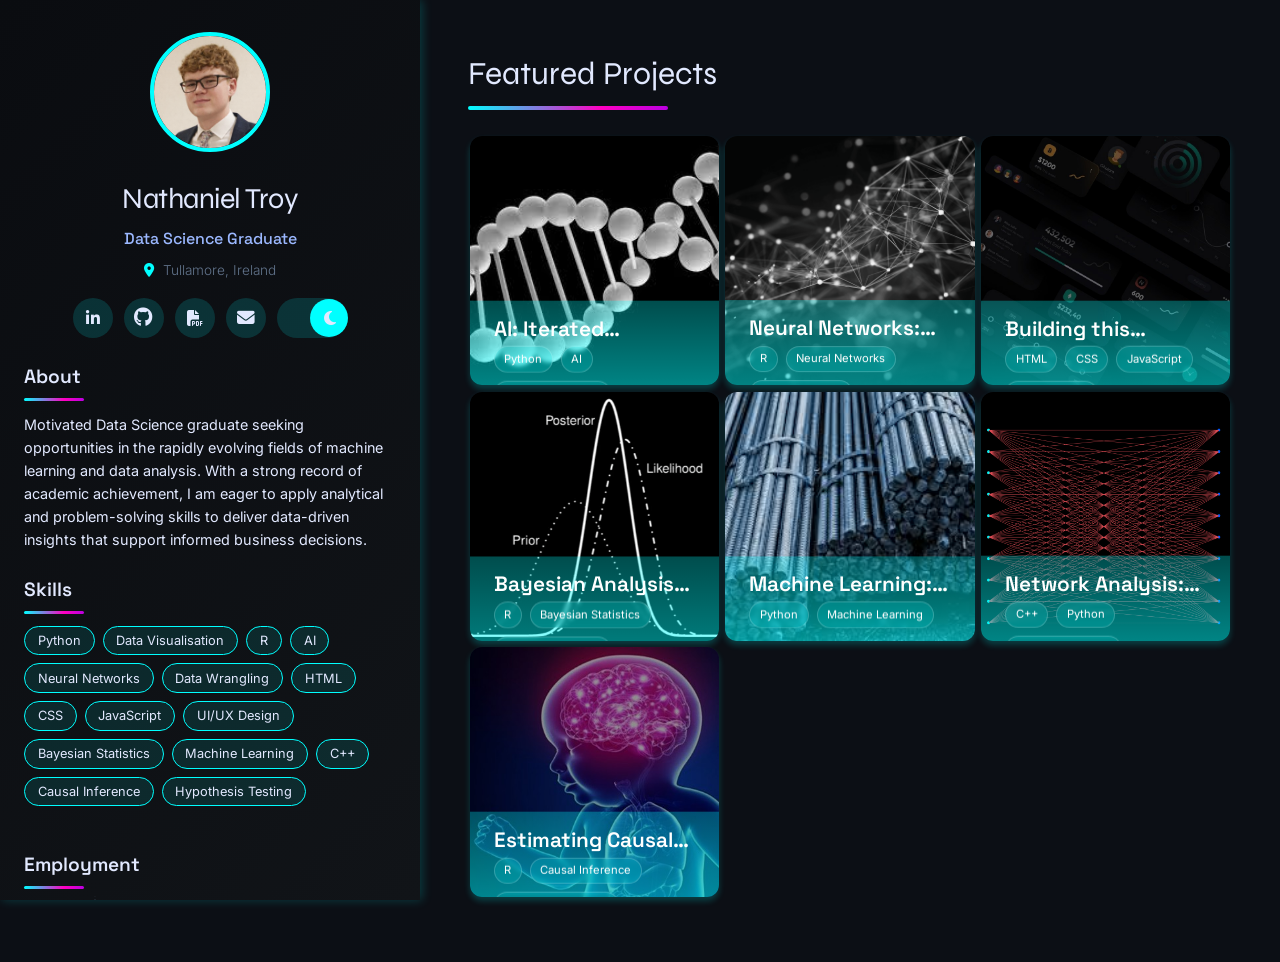
==== commit ff5e7314: "timeline desktop finished" ====
--- a/index.html
+++ b/index.html
@@ -24,7 +24,8 @@
     <link rel="preconnect" href="https://fonts.googleapis.com">
     <link rel="preconnect" href="https://fonts.gstatic.com" crossorigin>
     <link href="https://fonts.googleapis.com/css2?family=Inter:wght@300;400;500;600&family=Space+Grotesk:wght@400;500;600;700&family=Syne:wght@400;500;600;700;800&display=swap" rel="stylesheet">
-
+    <link href="https://fonts.googleapis.com/css2?family=Instrument+Serif:ital@0;1&display=swap" rel="stylesheet">
+    
     <!-- Link to CSS -->
     <link rel="stylesheet" href="css/base.css">
     <link rel="stylesheet" href="css/home.css">
@@ -90,6 +91,12 @@
                 <h3 class="section-header">Employment</h3>
                 
                 <div class="timeline-container">
+
+                    <div class="timeline-year-line timeline-extension-top">
+                        <span class="timeline-year">2025</span>
+                        <div class="timeline-year-line-horizontal"></div>
+                    </div>
+
                     <!-- 2024 Group -->
                     <div class="timeline-year-group">
                         <div class="timeline-item" data-year="2024" data-month="03">
--- a/css/base.css
+++ b/css/base.css
@@ -13,7 +13,8 @@
     --font-display: 'Syne', sans-serif;
     --font-heading: 'Space Grotesk', sans-serif;
     --font-body: 'Inter', sans-serif;
-    
+    --font-timeline: 'Instrument Serif', serif;
+
     /* Dark theme - Cyberpunk/Neon (PRIMARY) */
     --primary-bg: #0a0c10;
     --secondary-bg: #111418;
@@ -27,6 +28,7 @@
     --card-bg: #151a24;
     --body-bg: #0c0f15;
     --border-light: #2a3440;
+    --border-light-rgb: 42, 52, 64;  /* Replace with your actual RGB values */
     --skill-bg: rgba(0, 255, 255, 0.1);
     --theme-toggle-bg: rgba(0, 255, 255, 0.15);
     --overlay-start: rgba(0, 255, 255, 0.8);
@@ -57,7 +59,8 @@
     --accent-soft: rgba(86, 129, 126, 0.15);  /* Sage with opacity */
     --card-bg: #ffffff;
     --body-bg: #f0f2f5;  /* Off-white with grey tint */
-    --border-light: #b7bcc4;  /* Industrial grey */
+    --border-light: #b7bcc4;
+    --border-light-rgb: 183, 188, 196;
     --skill-bg: #d6dadf;  /* Light industrial grey */
     --theme-toggle-bg: #b7bcc4;  /* Industrial grey */
     --overlay-start: rgba(86, 129, 126, 0.85);  /* Your sage start */
--- a/css/home.css
+++ b/css/home.css
@@ -145,15 +145,16 @@
 
 .timeline-container {
     position: relative;
-    padding-left: 60px; /* Space for month labels */
+    padding-left: 50px; /* Reduced from 60px (10px less) */
+    padding-top: 20px;
 }
 
 /* Vertical timeline line - only on container */
 .timeline-container::before {
     content: '';
     position: absolute;
-    left: 80px; /* Align with circles */
-    top: 0;
+    left: 70px; /* Reduced from 80px (10px less) */
+    top: 20px;
     bottom: 0;
     width: 2px;
     background: var(--border-light);
@@ -186,10 +187,10 @@
 .timeline-month {
     width: 70px;
     text-align: right;
-    font-size: 0.8rem;
+    font-size: 0.9rem;
     position: absolute;
-    left: -70px;
-    font-family: var(--font-body);
+    left: -70px; /* This stays the same - it's relative to its parent */
+    font-family: var(--font-timeline);
     font-weight: 600;
     color: var(--text-secondary);
     transform: translateY(-1px);
@@ -222,6 +223,7 @@
     padding: 5px;
     color: var(--accent-primary);
     margin-left: auto;
+    font-size: 1rem;
 }
 
 .timeline-toggle i {
@@ -233,7 +235,7 @@
 }
 
 .timeline-company {
-    margin-left: 42px;
+    margin-left: 43px; /* Reduced from 43px (10px less) */
     font-size: 0.8rem;
     font-style: italic;
     color: var(--text-muted);
@@ -245,7 +247,7 @@
     max-height: 0;
     overflow: hidden;
     transition: max-height 0.3s ease;
-    margin-left: 43px;
+    margin-left: 43px; /* Reduced from 43px (10px less) */
     font-size: 0.85rem;
     color: var(--text-secondary);
     line-height: 1.5;
@@ -269,15 +271,15 @@
 
 .timeline-year {
     font-weight: 700;
-    font-size: 0.6rem;
+    font-size: 0.7rem;
     color: var(--text-muted);
     position: absolute;
-    left: -53px;
-    transform: translateY(-3px);
+    left: -55px; /* Reduced from -53px (10px less) */
+    transform: translateY(-2px);
     width: 50px;
     text-align: right;
-    font-family: var(--font-body);
-    letter-spacing: 0.5px;
+    font-family: var(--font-timeline);
+    letter-spacing: 1px;
 }
 
 .timeline-year-line-horizontal {
@@ -290,15 +292,80 @@
     z-index: 1;
 }
 
+/* Dotted line at start of timeline */
+.timeline-extension-top {
+    position: relative;
+    margin-top: 0;
+    margin-bottom: 10px;
+}
+
+.timeline-extension-top::before {
+    content: '';
+    position: absolute;
+    left: 20px; /* Reduced from 20px (10px less) */
+    bottom: 100%;
+    width: 2px;
+    height: 25px;
+    background: repeating-linear-gradient(
+        to bottom,
+        rgba(var(--border-light-rgb), 0.4) 0px,
+        transparent 1px,
+        transparent 3px,
+        rgba(var(--border-light-rgb), 0.5) 3px,
+        rgba(var(--border-light-rgb), 0.5) 5px,
+        transparent 5px,
+        transparent 7px,
+        rgba(var(--border-light-rgb), 0.6) 7px,
+        rgba(var(--border-light-rgb), 0.6) 9px,
+        transparent 9px,
+        transparent 11px,
+        rgba(var(--border-light-rgb), 0.7) 11px,
+        rgba(var(--border-light-rgb), 0.7) 14px,
+        transparent 14px,
+        transparent 16px,
+        rgba(var(--border-light-rgb), 0.8) 16px,
+        rgba(var(--border-light-rgb), 0.8) 20px,
+        transparent 20px,
+        transparent 21px,
+        rgba(var(--border-light-rgb), 0.9) 21px,
+        rgba(var(--border-light-rgb), 0.9) 25px
+    );
+    z-index: 1;
+}
+
 /* Extend the timeline line below the last year group */
 .timeline-year-group:last-child::after {
     content: '';
     position: absolute;
-    left: 20px; /* Same as timeline line */
-    top: 100%; /* Start at bottom of last group */
-    width: 2px; /* Same thickness */
-    height: 10px; /* Desired extension length */
-    background: var(--border-light); /* Same color */
+    left: 20px; /* Reduced from 20px (10px less) */
+    top: 100%;
+    width: 2px;
+    height: 25px;
+    background: repeating-linear-gradient(
+        to bottom,
+        rgba(var(--border-light-rgb), 0.9) 0px,
+        rgba(var(--border-light-rgb), 0.9) 4px,
+        transparent 4px,
+        transparent 6px,
+        rgba(var(--border-light-rgb), 0.8) 6px,
+        rgba(var(--border-light-rgb), 0.8) 10px,
+        transparent 10px,
+        transparent 12px,
+        rgba(var(--border-light-rgb), 0.7) 12px,
+        rgba(var(--border-light-rgb), 0.7) 15px,
+        transparent 15px,
+        transparent 17px,
+        rgba(var(--border-light-rgb), 0.6) 17px,
+        rgba(var(--border-light-rgb), 0.6) 19px,
+        transparent 19px,
+        transparent 21px,
+        rgba(var(--border-light-rgb), 0.5) 21px,
+        rgba(var(--border-light-rgb), 0.5) 23px,
+        transparent 23px,
+        transparent 24px,
+        rgba(var(--border-light-rgb), 0.4) 24px,
+        rgba(var(--border-light-rgb), 0.4) 25px
+    );
     z-index: 1;
 }
 
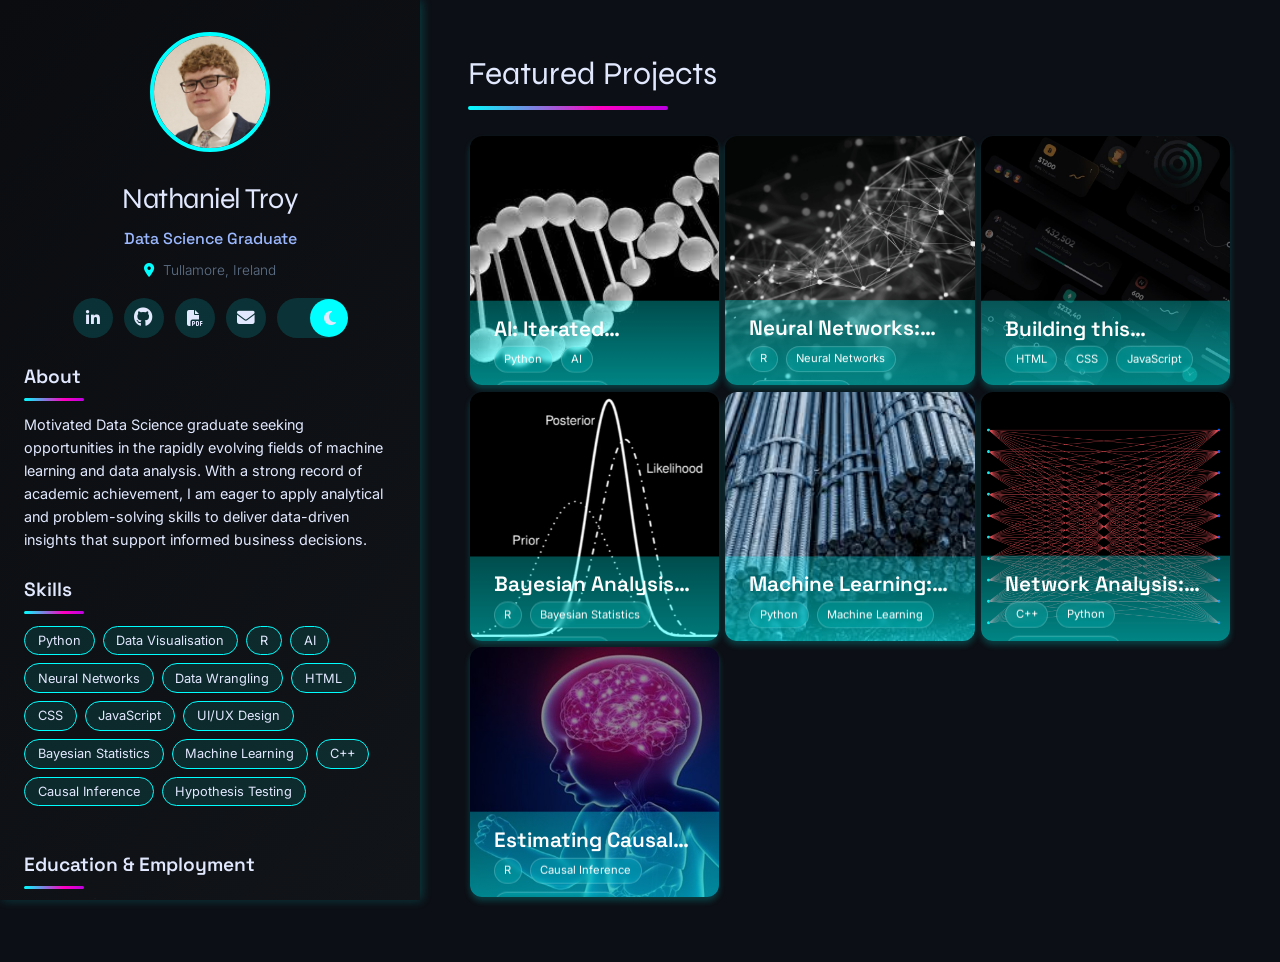
==== commit a8ebd4f9: "timeline media queries" ====
--- a/index.html
+++ b/index.html
@@ -88,110 +88,205 @@
 
             <!-- Timeline Section - Restructured -->
             <div class="timeline-section">
-                <h3 class="section-header">Employment</h3>
+                <h3 class="section-header">Education & Employment</h3>
                 
                 <div class="timeline-container">
 
                     <div class="timeline-year-line timeline-extension-top">
-                        <span class="timeline-year">2025</span>
+                        <span class="timeline-year">2026</span>
                         <div class="timeline-year-line-horizontal"></div>
                     </div>
 
+                    <!-- 2025 Group -->
+                    <div class="timeline-year-group">
+                        <div class="timeline-item" data-year="2025" data-month="08">
+                            <div class="timeline-row">
+                                <span class="timeline-month">August</span>
+                                <div class="timeline-circle"></div>
+                                <span class="timeline-title">University Graduation</span>
+                                <button class="timeline-toggle">
+                                    <i class="fas fa-chevron-down"></i>
+                                </button>
+                            </div>
+                            <div class="timeline-company">University of Galway</div>
+                            <div class="timeline-description">
+                                <p>Graduated with a first class honours in BSc. Data Science.
+                                </p>
+                            </div>
+                        </div>
+
+                        <div class="timeline-item" data-year="2025" data-month="01">
+                            <div class="timeline-row">
+                                <span class="timeline-month">January</span>
+                                <div class="timeline-circle"></div>
+                                <span class="timeline-title">Lab Tutor</span>
+                                <button class="timeline-toggle">
+                                    <i class="fas fa-chevron-down"></i>
+                                </button>
+                            </div>
+                            <div class="timeline-company">University of Galway</div>
+                            <div class="timeline-description">
+                                <p>Supervised 3rd and 4th year students in coding laboratory sessions for a Scientific Computing module. Mainly worked with C++ to develop
+                                    optimal algorithms that underpin modern mathematical and scientific computing. Also used python to visualise efficiency of different algorithms,
+                                    and to view complexity as inputs scale. Explained concepts to students and helped debug coding assignments.
+                                </p>
+                            </div>
+                        </div>
+
+                        <div class="timeline-year-line">
+                            <span class="timeline-year">2025</span>
+                            <div class="timeline-year-line-horizontal"></div>
+                        </div>
+                    </div>
+
                     <!-- 2024 Group -->
                     <div class="timeline-year-group">
-                        <div class="timeline-item" data-year="2024" data-month="03">
-                            <div class="timeline-row">
-                                <span class="timeline-month">March</span>
-                                <div class="timeline-circle"></div>
-                                <span class="timeline-title">Senior Developer</span>
-                                <button class="timeline-toggle">
-                                    <i class="fas fa-chevron-down"></i>
-                                </button>
-                            </div>
-                            <div class="timeline-company">Acme Inc.</div>
-                            <div class="timeline-description">
-                                <p>Led development of core products, managed team of 5 developers, implemented agile methodologies.</p>
-                            </div>
-                        </div>
-
-                        <div class="timeline-item" data-year="2024" data-month="02">
+                        <div class="timeline-item" data-year="2024" data-month="08">
+                            <div class="timeline-row">
+                                <span class="timeline-month">August</span>
+                                <div class="timeline-circle"></div>
+                                <span class="timeline-title">Bar Back</span>
+                                <button class="timeline-toggle">
+                                    <i class="fas fa-chevron-down"></i>
+                                </button>
+                            </div>
+                            <div class="timeline-company">1520</div>
+                            <div class="timeline-description">
+                                <p>Worked as a bar back in a busy Galway city late bar and boutique hotel. Supported bartenders as sole bar back in whatever
+                                    way was required: changing kegs, helping at the bar, stocking fridges, glass collecting and cleaning, etc. Was very friendly with 
+                                customers as the bar and hotel was very popular with American tourists.
+                            </p>
+                            </div>
+                        </div>
+
+                        <div class="timeline-item" data-year="2024" data-month="05">
+                            <div class="timeline-row">
+                                <span class="timeline-month">May</span>
+                                <div class="timeline-circle"></div>
+                                <span class="timeline-title">Stand Salesperson</span>
+                                <button class="timeline-toggle">
+                                    <i class="fas fa-chevron-down"></i>
+                                </button>
+                            </div>
+                            <div class="timeline-company">Greenhill Fruit</div>
+                            <div class="timeline-description">
+                                <p>Operated a roadside fruit stand for a Summer in many different locations around the midlands. Opened and closed the stand 
+                                    everyday and was responsible for my own bookkeeping and stocktaking.
+                                </p>
+                            </div>
+                        </div>
+
+                        <div class="timeline-year-line">
+                            <span class="timeline-year">2024</span>
+                            <div class="timeline-year-line-horizontal"></div>
+                        </div>
+                    </div>
+
+                    <!-- 2023 Group -->
+                    <div class="timeline-year-group">
+                        <div class="timeline-item" data-year="2023" data-month="07">
+                            <div class="timeline-row">
+                                <span class="timeline-month">July</span>
+                                <div class="timeline-circle"></div>
+                                <span class="timeline-title">Sports Camp Coach</span>
+                                <button class="timeline-toggle">
+                                    <i class="fas fa-chevron-down"></i>
+                                </button>
+                            </div>
+                            <div class="timeline-company">Hurl 4 Fun</div>
+                            <div class="timeline-description">
+                                <p>Mentored schoolchildren attending sports camps at my local GAA club. Promoted a fun and enthusiastic environment
+                                     while fostering skill development and teamwork.
+                            </p>
+                            </div>
+                        </div>
+
+                        <div class="timeline-year-line">
+                            <span class="timeline-year">2023</span>
+                            <div class="timeline-year-line-horizontal"></div>
+                        </div>
+                    </div>
+
+                    
+                    <!-- 2022 Group -->
+                    <div class="timeline-year-group">
+                        <div class="timeline-item" data-year="2022" data-month="02">
                             <div class="timeline-row">
                                 <span class="timeline-month">February</span>
                                 <div class="timeline-circle"></div>
-                                <span class="timeline-title">Lead Designer</span>
-                                <button class="timeline-toggle">
-                                    <i class="fas fa-chevron-down"></i>
-                                </button>
-                            </div>
-                            <div class="timeline-company">Design Co.</div>
-                            <div class="timeline-description">
-                                <p>Redesigned company website, created design system, improved UX metrics by 40%.</p>
-                            </div>
-                        </div>
-
-                        <div class="timeline-year-line">
-                            <span class="timeline-year">2024</span>
-                            <div class="timeline-year-line-horizontal"></div>
-                        </div>
-                    </div>
-
-                    <!-- 2023 Group -->
-                    <div class="timeline-year-group">
-                        <div class="timeline-item" data-year="2023" data-month="06">
+                                <span class="timeline-title">Crew Member</span>
+                                <button class="timeline-toggle">
+                                    <i class="fas fa-chevron-down"></i>
+                                </button>
+                            </div>
+                            <div class="timeline-company">McDonald's Tullamore</div>
+                            <div class="timeline-description">
+                                <p>Worked Friday to Sunday every weekend to support myself through college in a fast paced restaurant environment. Worked both
+                                    kitchen and customer service roles as needed by my shift manager. Took early morning deliveries and was responsible for organising
+                                    stock rooms and stock checking.
+                                </p>
+                            </div>
+                        </div>
+
+                        <div class="timeline-item" data-year="2022" data-month="01">
+                            <div class="timeline-row">
+                                <span class="timeline-month">January</span>
+                                <div class="timeline-circle"></div>
+                                <span class="timeline-title">School Awards</span>
+                                <button class="timeline-toggle">
+                                    <i class="fas fa-chevron-down"></i>
+                                </button>
+                            </div>
+                            <div class="timeline-company">Colaiste Choilm Tullamore</div>
+                            <div class="timeline-description">
+                                <p>Received the Pat Carty English award for highest English result in my leaving cert group. Was awarded a gold medal for joint
+                                    highest leaving cert results.
+                                </p>
+                            </div>
+                        </div>
+
+                        <div class="timeline-year-line">
+                            <span class="timeline-year">2022</span>
+                            <div class="timeline-year-line-horizontal"></div>
+                        </div>
+                    </div>
+
+                    <!-- 2021 Group -->
+                    <div class="timeline-year-group">
+                        <div class="timeline-item" data-year="2021" data-month="09">
+                            <div class="timeline-row">
+                                <span class="timeline-month">September</span>
+                                <div class="timeline-circle"></div>
+                                <span class="timeline-title">Started University</span>
+                                <button class="timeline-toggle">
+                                    <i class="fas fa-chevron-down"></i>
+                                </button>
+                            </div>
+                            <div class="timeline-company">NUI Galway</div>
+                            <div class="timeline-description">
+                                <p>Began my third level education at NUI Galway, studying for a Bachelor of Science.</p>
+                            </div>
+                        </div>
+
+                        <div class="timeline-item" data-year="2021" data-month="06">
                             <div class="timeline-row">
                                 <span class="timeline-month">June</span>
                                 <div class="timeline-circle"></div>
-                                <span class="timeline-title">Mid Developer</span>
-                                <button class="timeline-toggle">
-                                    <i class="fas fa-chevron-down"></i>
-                                </button>
-                            </div>
-                            <div class="timeline-company">Beta Corp.</div>
-                            <div class="timeline-description">
-                                <p>Developed new features, maintained legacy code, mentored junior developers.</p>
-                            </div>
-                        </div>
-
-                        <div class="timeline-item" data-year="2023" data-month="01">
-                            <div class="timeline-row">
-                                <span class="timeline-month">January</span>
-                                <div class="timeline-circle"></div>
-                                <span class="timeline-title">Junior Developer</span>
-                                <button class="timeline-toggle">
-                                    <i class="fas fa-chevron-down"></i>
-                                </button>
-                            </div>
-                            <div class="timeline-company">Beta Corp.</div>
-                            <div class="timeline-description">
-                                <p>Started as junior developer, learned the codebase, contributed to feature development.</p>
-                            </div>
-                        </div>
-
-                        <div class="timeline-year-line">
-                            <span class="timeline-year">2023</span>
-                            <div class="timeline-year-line-horizontal"></div>
-                        </div>
-                    </div>
-
-                    <!-- 2022 Group -->
-                    <div class="timeline-year-group">
-                        <div class="timeline-item" data-year="2022" data-month="08">
-                            <div class="timeline-row">
-                                <span class="timeline-month">August</span>
-                                <div class="timeline-circle"></div>
-                                <span class="timeline-title">Intern</span>
-                                <button class="timeline-toggle">
-                                    <i class="fas fa-chevron-down"></i>
-                                </button>
-                            </div>
-                            <div class="timeline-company">Startup Co.</div>
-                            <div class="timeline-description">
-                                <p>Summer internship, worked on frontend features, learned React and modern development practices.</p>
-                            </div>
-                        </div>
-
-                        <div class="timeline-year-line">
-                            <span class="timeline-year">2022</span>
+                                <span class="timeline-title">Leaving Certificate</span>
+                                <button class="timeline-toggle">
+                                    <i class="fas fa-chevron-down"></i>
+                                </button>
+                            </div>
+                            <div class="timeline-company">Colaiste Choilm Tullamore</div>
+                            <div class="timeline-description">
+                                <p>Completed my leaving certificate exams. Got 6 H1s in Maths, English, Physics, Chemistry, Business, and Music totalling 625 
+                                    CAO points. Got 1 H3 in Irish, and a O2 in German.
+                                </p>
+                            </div>
+                        </div>
+
+                        <div class="timeline-year-line">
+                            <span class="timeline-year">2021</span>
                             <div class="timeline-year-line-horizontal"></div>
                         </div>
                     </div>
--- a/css/home.css
+++ b/css/home.css
@@ -262,7 +262,7 @@
 /* Year Line */
 .timeline-year-line {
     position: relative;
-    margin: 8px 0 10px 0;
+    margin: 8px 0 10px 6px;
     display: flex;
     align-items: center;
     gap: 15px;
@@ -272,10 +272,10 @@
 .timeline-year {
     font-weight: 700;
     font-size: 0.7rem;
-    color: var(--text-muted);
+    color: var(--text-secondary);
     position: absolute;
     left: -55px; /* Reduced from -53px (10px less) */
-    transform: translateY(-2px);
+    transform: translateY(-1px);
     width: 50px;
     text-align: right;
     font-family: var(--font-timeline);
@@ -285,7 +285,7 @@
 .timeline-year-line-horizontal {
     flex: 0 0 auto; 
     height: 1px;
-    width: 40px;
+    width: 30px;
     background: var(--border-light);
     opacity: 0.8;
     position: relative;
@@ -302,7 +302,7 @@
 .timeline-extension-top::before {
     content: '';
     position: absolute;
-    left: 20px; /* Reduced from 20px (10px less) */
+    left: 14px; /* Reduced from 20px (10px less) */
     bottom: 100%;
     width: 2px;
     height: 25px;
@@ -633,19 +633,28 @@
         width: 60px;
         height: 3px;
     }
+
+    /* Timeline */      
+    .timeline-month { 
+        font-size: 0.8rem;
+        transform: translateY(0px); /* Moves year text up by 10px */
+    }  
+    .timeline-year { 
+        font-size: 0.6rem;
+        transform: translateY(-2px); /* Moves year text up by 10px */
+    }  
+    .timeline-description {
+        font-size: 0.75rem; /* Reduced from 0.85rem for better mobile readability */
+    }
+    .timeline-item {
+        margin-bottom: 2px; /* Reduced from 20px to tighten vertical spacing */
+    }    
+    .timeline-year-line {
+        margin: 2px 0 4px 6px; /* Reduced from 8px 0 10px 6px - less vertical space around year markers */
+    }
     
     /* ===== PORTRAIT PHONES (narrow) ===== */
     @media (max-width: 600px) {
-        
-        /* Timeline */
-        .timeline-dot { 
-            left: 3.55rem; 
-        }
-        
-        .timeline-year { 
-            top: 13px; 
-            font-size: 1rem;
-        }
         
         /* Projects */
         .projects-grid { 
@@ -795,6 +804,29 @@
         display: flex;
         flex-direction: column;
     }
+
+    /* Timeline */      
+    .timeline-month { 
+        font-size: 0.9rem;
+        transform: translateY(-1px); /* Moves year text up by 1px */
+    }  
+    .timeline-year { 
+        font-size: 0.7rem;
+        transform: translateY(-2px); /* Moves year text up by 10px */
+    }  
+    .timeline-company {
+        font-size: 0.9rem; /* Reduced from 0.85rem for better mobile readability */
+    }  
+    .timeline-description {
+        font-size: 0.9rem; /* Reduced from 0.85rem for better mobile readability */
+    }
+    .timeline-item {
+        margin-bottom: 2px; /* Reduced from 20px to tighten vertical spacing */
+    }    
+    .timeline-year-line {
+        margin: 2px 0 4px 6px; /* Reduced from 8px 0 10px 6px - less vertical space around year markers */
+    }
+    
     
     /* ===== LANDSCAPE PHONES (limited height) ===== */
     @media (max-width: 900px) {
@@ -839,7 +871,6 @@
         }
         
         .about-section p,
-        .timeline-description p,
         .skill-button,
         .location,
         .title {
@@ -854,19 +885,6 @@
         }
         
         /* ===== TIMELINE ===== */
-        .timeline-dot { 
-            left: 4.05rem; 
-        }
-        
-        .timeline-year {
-            top: 5px;
-            font-size: 1rem;
-        }
-        
-        .timeline-company {
-            font-size: 0.9rem;
-        }
-        
         .timeline-title-group h4 {
             font-size: 1.1rem;
         }
@@ -996,21 +1014,38 @@
         
         /* ===== TYPOGRAPHY - SMALLER TEXT ===== */
         .about-section p,
-        .timeline-description p,
         .skill-button,           /* ADD THIS BACK */
         .location,
         .title {
             font-size: 0.85rem;
         }
         
+        .timeline-container {
+            padding-left: 50px; /* Reduced from 50px to shift everything left */
+        }
+        .timeline-container::before {
+            left: 70px;
+        }
+        .timeline-month {
+            font-size: 0.8rem; /* Reduced from 0.9rem for tablet */
+        }
         .timeline-year {
-            font-size: 0.85rem;
-        }
-        
+            font-size: 0.6rem; /* Reduced from 0.7rem for tablet */
+        }
+        .timeline-title {
+            font-size: 0.9rem; /* Reduced from 1rem for tablet */
+        }
+        .timeline-description {
+            font-size: 0.8rem; /* Reduced from 0.9rem for tablet */
+        }
         .timeline-company {
-            font-size: 0.75rem;
-        }
-        
+            margin-top: -3px; /* Negative margin pulls company closer to title */
+            margin-bottom: 3px; /* Reduced bottom margin */
+            font-size: 0.7rem; /* Keep company text proportional */
+        }
+        .timeline-toggle {
+            font-size: 0.8rem; /* Reduced from 1rem to make button smaller */
+        }
         .timeline-title-group h4 {
             font-size: 0.95rem;
         }
